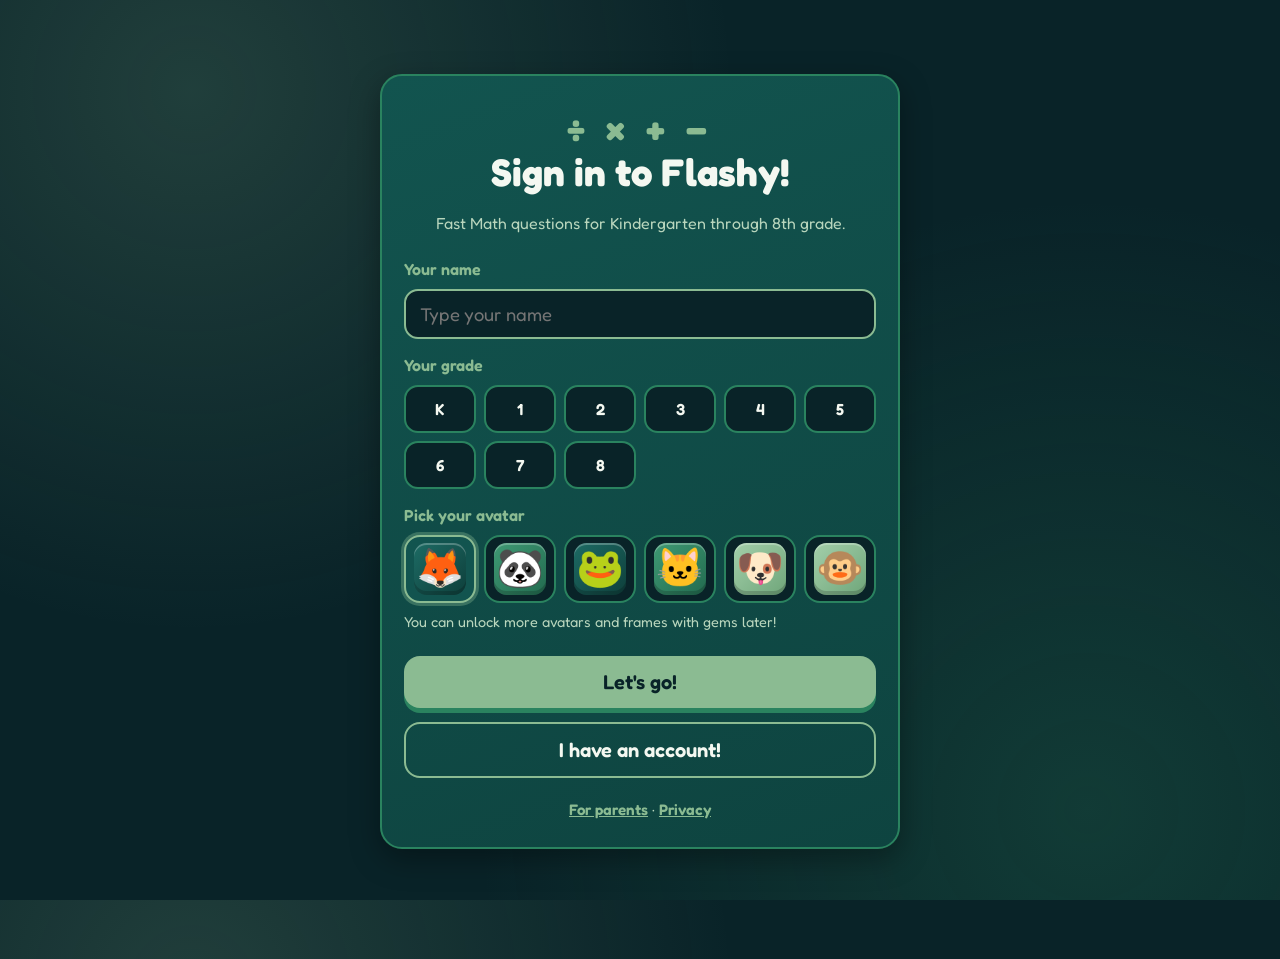
==== index.html @ 9d5993dd "Bug fixes (phone keyboard width, slide-in overflow, realistic WPM), Back to Flashy returns to where " ====
<!doctype html>
<html lang="en">
<head>
  <meta charset="utf-8">
  <meta name="viewport" content="width=device-width, initial-scale=1">
  <title>Flashy</title>
  <meta name="theme-color" content="#12544F">
  <meta name="description" content="Math flash cards for Kindergarten through 8th grade">
  <link rel="manifest" href="manifest.webmanifest">
  <link rel="icon" href="f-192.png" type="image/png">
  <link rel="apple-touch-icon" href="f-192.png">
  <meta name="apple-mobile-web-app-capable" content="yes">
  <meta name="apple-mobile-web-app-title" content="Flashy">
  <link rel="preconnect" href="https://fonts.googleapis.com">
  <link rel="preconnect" href="https://fonts.gstatic.com" crossorigin>
  <link href="https://fonts.googleapis.com/css2?family=Fredoka:wght@400;500;600;700&display=swap" rel="stylesheet">
  <link rel="stylesheet" href="style.css">
  <script>
    // Coming back from the Parents/Privacy pages: skip the loading screen (app.js restores the spot).
    try { if (sessionStorage.getItem('flashy-return')) document.documentElement.classList.add('returning'); } catch (e) { /* storage blocked */ }
  </script>
</head>
<body>

  <!-- Loading screen: slides in, then fades away after about 2 seconds -->
  <div class="splash" id="splash" aria-hidden="true">
    <div class="splash-text">
      <span class="splash-welcome">Welcome to</span>
      <span class="splash-name">Flashy</span>
    </div>
    <span class="splash-spinner"></span>
  </div>

  <!-- Top bar: gems, avatar + name + streak fire (tap to open your profile) -->
  <header id="topbar" class="topbar hidden">
    <div class="brand">Flashy</div>
    <div class="topbar-right">
      <div class="pill gems" title="Gems">
        <svg viewBox="0 0 24 24" class="gem-icon" aria-hidden="true"><path d="M6 3h12l4 6-10 12L2 9z" fill="#7fe3ff"/><path d="M2 9h20L12 21z" fill="#3cb8e0"/><path d="M8 3l4 6 4-6" fill="none" stroke="#fff" stroke-opacity=".6" stroke-width="1.2"/></svg>
        <span id="gem-count">0</span>
      </div>
      <button class="pill player" id="top-profile" aria-label="Your profile: avatar and frame">
        <span id="top-avatar" class="top-avatar"></span>
        <span id="player-name">Student</span>
        <span class="streak" id="streak-wrap" title="Day streak">
          <svg viewBox="0 0 24 32" class="fire" id="fire" aria-hidden="true">
            <path class="fire-outer" d="M12 1C13 8 21 11 21 20a9 9 0 0 1-18 0c0-5 3-7 4-11 1 3 2 4 3 4 0-4 0-8 2-12z"/>
            <path class="fire-inner" d="M12 14c1 3 5 5 5 9a5 5 0 0 1-10 0c0-3 2-4 3-6 0 1 1 2 2 2 0-2-1-3 0-5z"/>
          </svg>
          <span id="streak-count">0</span>
        </span>
      </button>
    </div>
  </header>

  <main id="app">

    <!-- LOGIN -->
    <section id="screen-login" class="screen">
      <div class="editing-label hidden" id="editing-label">
        Currently editing <span class="editing-avatar" id="editing-avatar"></span><span class="editing-name" id="editing-name"></span>
      </div>
      <div class="card login-card">
        <div class="logo-big">÷ × + −</div>
        <h1>Sign in to Flashy!</h1>
        <p class="sub">Fast Math questions for Kindergarten through 8th grade.</p>
        <form id="login-form" autocomplete="off">
          <label for="name-input">Your name</label>
          <input id="name-input" maxlength="16" placeholder="Type your name" required>
          <p class="name-taken hidden" id="name-taken">That name is taken. Please pick a different name.</p>
          <label>Your grade</label>
          <div class="grade-grid" id="login-grades"></div>
          <p class="name-taken hidden" id="grade-missing">Please pick your grade!</p>
          <label>Pick your avatar</label>
          <div class="avatar-pick" id="login-avatars"></div>
          <p class="hint">You can unlock more avatars and frames with gems later!</p>
          <button type="submit" class="btn primary big" id="login-submit">Let's go!</button>
          <button type="button" class="btn ghost big" id="have-account">I have an account!</button>
        </form>
        <div id="accounts-view" class="accounts-view hidden">
          <h2>Pick your account</h2>
          <div class="account-list" id="account-list"></div>
          <button type="button" class="btn ghost big" id="new-account">Make a new account</button>
          <button type="button" class="btn ghost" id="restore-login">Restore from a backup file</button>
        </div>
        <p class="footer-links"><a href="parents.html">For parents</a> · <a href="privacy.html">Privacy</a></p>
      </div>
    </section>

    <!-- READY? -->
    <section id="screen-ready" class="screen hidden">
      <div class="card center-card">
        <h1 class="ready-title">Are you ready to start the course?</h1>
        <div class="seg mode-seg" id="mode-seg">
          <button type="button" data-mode="type" class="active">Type the answer</button>
          <button type="button" data-mode="choice">Multiple choice</button>
        </div>
        <p class="sub" id="ready-details"></p>
        <div class="btn-row">
          <button class="btn primary big" id="ready-yes">Yes!</button>
          <button class="btn ghost big" id="ready-no">No, go back!</button>
        </div>
      </div>
    </section>

    <!-- COUNTDOWN -->
    <section id="screen-countdown" class="screen hidden">
      <div class="countdown" id="countdown-num">3</div>
    </section>

    <!-- QUIZ -->
    <section id="screen-quiz" class="screen hidden">
      <div class="quiz-wrap">
        <div class="quiz-head">
          <button class="btn ghost small" id="quit-btn">✕ Quit</button>
          <div class="progress"><div class="progress-fill" id="progress-fill"></div></div>
          <div class="q-count" id="q-count">1 / 25</div>
          <button class="icon-btn" id="quiz-sound" aria-label="Turn sound off"></button>
        </div>
        <div class="timer" id="timer">
          <div class="timer-track"><div class="timer-fill" id="timer-fill"></div></div>
          <span class="timer-num" id="timer-num">10</span>
        </div>
        <div class="flashcard" id="flashcard">
          <span class="review-tag hidden" id="review-tag">Review question</span>
          <div class="question" id="question">7 × 8</div>
          <div class="equals" id="ask">= ?</div>
        </div>
        <div class="combo-pop hidden" id="combo-pop"></div>
        <form class="answer-row" id="answer-form" autocomplete="off">
          <input id="answer-input" class="answer-input" inputmode="none" maxlength="10" placeholder="?" aria-label="Your answer">
          <button type="submit" class="btn primary big" id="check-btn">Check</button>
        </form>
        <div class="choices hidden" id="choices"></div>
        <div class="feedback" id="feedback">&nbsp;</div>
        <div class="keypad" id="keypad"></div>
        <div class="score-line" id="score-line">Correct: <strong>0</strong></div>
      </div>
      <div class="retry-intro hidden" id="retry-intro">
        <div class="retry-card">
          <div class="retry-title">Second chance!</div>
          <div class="retry-sub" id="retry-sub"></div>
          <small>These won't change your score.</small>
        </div>
      </div>
    </section>

    <!-- RESULTS -->
    <section id="screen-results" class="screen hidden">
      <div class="card center-card results-card">
        <h1 id="result-title">Great job!</h1>
        <p class="result-score"><span id="result-score">0</span> / <span id="result-total">25</span> correct</p>
        <div class="result-stats">
          <div class="rstat"><b id="r-acc">0%</b><span>Accuracy</span></div>
          <div class="rstat"><b id="r-avg">0s</b><span>Avg. per question</span></div>
          <div class="rstat"><b id="r-combo">0</b><span>Best in a row</span></div>
        </div>
        <p class="sub" id="r-retry"></p>
        <p class="gems-line" id="result-gems"></p>
        <div id="r-badges"></div>
        <h3>Time on each question</h3>
        <div class="time-chips" id="r-times"></div>
        <div id="r-missed-wrap">
          <h3>Keep practicing these</h3>
          <div class="missed-list" id="r-missed"></div>
        </div>
        <div class="btn-row">
          <button class="btn primary big" id="again-btn">Play again</button>
          <button class="btn ghost big" id="lobby-btn">Back to lobby</button>
        </div>
      </div>
    </section>

    <!-- TYPING TEST -->
    <section id="screen-typing" class="screen hidden">
      <div class="quiz-wrap">
        <div class="quiz-head">
          <button class="btn ghost small" id="typing-quit">✕ Quit</button>
          <div class="progress"><div class="progress-fill" id="typing-progress"></div></div>
          <div class="q-count typing-count" id="typing-count">Sentence 1 / 10</div>
        </div>
        <div class="typing-card" id="typing-card">
          <div class="typing-text" id="typing-text"></div>
          <input id="typing-input" class="typing-input" autocomplete="off" autocapitalize="off" autocorrect="off" spellcheck="false" aria-label="Type the sentence">
        </div>
        <p class="typing-hint" id="typing-hint">Tap here and start typing!</p>
        <p class="finger-hint" id="finger-hint"></p>
        <div class="kb" id="kb" aria-hidden="true"></div>
      </div>
      <div class="retry-intro hidden" id="typing-cut">
        <div class="retry-card">
          <div class="retry-title" id="typing-cut-title">Nice typing!</div>
          <div class="retry-sub" id="typing-cut-sub">Sentence 2 of 10</div>
        </div>
      </div>
    </section>

    <!-- TYPING DONE: tests, lessons and the placement test -->
    <section id="screen-typedone" class="screen hidden">
      <div class="card center-card">
        <h1 id="type-title">Great typing!</h1>
        <div class="type-stats">
          <div class="type-acc-box">
            <b id="type-acc">100%</b>
            <span>Accuracy</span>
          </div>
          <div class="type-acc-box">
            <b id="type-wpm">0</b>
            <span>Words per minute</span>
          </div>
        </div>
        <p class="type-note hidden" id="type-note"></p>
        <p class="gems-line" id="type-gems"></p>
        <div class="btn-row">
          <button class="btn primary big" id="type-again">Play again</button>
          <button class="btn ghost big" id="type-lobby">Back to lobby</button>
        </div>
      </div>
    </section>

    <!-- TYPING LESSONS -->
    <section id="screen-lessons" class="screen hidden">
      <div class="lessons-wrap">
        <div class="lessons-head">
          <button class="btn ghost small" id="lessons-back">‹ Back</button>
          <h2>Typing lessons</h2>
        </div>
        <p class="sub">Learn one or two new keys at a time. Get 90% accuracy to unlock the next lesson.</p>
        <button type="button" class="placement-card" id="placement-card">
          <span class="placement-ico" aria-hidden="true">🎯</span>
          <span><strong>Placement test</strong><small id="placement-sub"></small></span>
        </button>
        <div class="lesson-list" id="lesson-list"></div>
      </div>
    </section>

    <!-- LOBBY -->
    <section id="screen-lobby" class="screen hidden">

      <div class="tab-panel" id="tab-play">
        <h2>Pick your math</h2>
        <div class="op-grid" id="op-grid"></div>
        <button class="btn primary big wide" id="start-course">Start course</button>

        <h2 class="section-gap">Typing</h2>
        <button type="button" class="lesson-cta" id="lesson-cta">
          <span class="lesson-cta-ico" aria-hidden="true">⌨️</span>
          <span class="lesson-cta-text"><strong>Typing lessons</strong><small id="lesson-cta-sub"></small></span>
          <span class="lesson-go">Go</span>
        </button>
        <h3>Typing test</h3>
        <div class="op-grid" id="typing-grid"></div>
        <button class="btn primary big wide" id="start-typing">Start typing test</button>
      </div>

      <div class="tab-panel hidden" id="tab-rewards">
        <h2>Daily login rewards</h2>
        <p class="sub" id="rewards-sub"></p>
        <div class="path-wrap">
          <button class="path-arrow left" id="path-left" aria-label="Scroll left">‹</button>
          <div class="chest-path" id="chest-track"></div>
          <button class="path-arrow right" id="path-right" aria-label="Scroll right">›</button>
        </div>
        <div class="freeze-card">
          <span class="freeze-ico" aria-hidden="true">❄️</span>
          <span class="freeze-info">
            <strong>Streak freeze</strong>
            <small>Keeps your streak safe if you miss a day. <span id="freeze-count"></span></small>
          </span>
          <button class="btn primary small" id="buy-freeze"></button>
        </div>
      </div>

      <div class="tab-panel hidden" id="tab-stats">
        <h2>My progress</h2>
        <div class="stat-grid" id="stat-grid"></div>
        <h3>Badges <small class="muted" id="badge-count"></small></h3>
        <div class="badge-grid" id="badge-grid"></div>
        <h3>For parents</h3>
        <div class="parent" id="parent-view"></div>
        <h3>Settings</h3>
        <div class="settings">
          <div class="setting-row">
            <span>Sound effects</span>
            <button class="switch" id="sound-switch" role="switch" aria-checked="true" aria-label="Sound effects"><span></span></button>
          </div>
          <div class="setting-row">
            <span>Lobby music</span>
            <button class="switch" id="music-switch" role="switch" aria-checked="true" aria-label="Lobby music"><span></span></button>
          </div>
          <div class="setting-row">
            <span>Easier-to-read font</span>
            <button class="switch" id="font-switch" role="switch" aria-checked="false" aria-label="Easier-to-read font"><span></span></button>
          </div>
          <div class="setting-row">
            <span>Save progress to a file<small class="setting-help">Use it to move progress to another device.</small></span>
            <span class="setting-btns">
              <button class="btn primary small" id="backup-btn">Back up</button>
              <button class="btn ghost small" id="restore-btn">Restore</button>
            </span>
          </div>
          <div class="setting-row">
            <span id="install-note">Install Flashy as an app</span>
            <button class="btn primary small hidden" id="install-btn">Install</button>
          </div>
        </div>
        <button class="btn ghost" id="logout-btn">Log Out</button>
        <p class="footer-links"><a href="parents.html">For parents</a> · <a href="privacy.html">Privacy</a></p>
      </div>

      <nav class="tabbar">
        <button class="tab active" data-tab="play">Play</button>
        <button class="tab" data-tab="rewards">Rewards<i class="badge hidden" id="reward-badge"></i></button>
        <button class="tab" data-tab="stats">Progress<i class="badge hidden" id="progress-badge"></i></button>
      </nav>
    </section>
  </main>

  <!-- Banner: welcome back, badges, streak freeze -->
  <div class="welcome hidden" id="welcome" role="status">
    <span class="banner-icon" id="banner-icon" aria-hidden="true">👋</span>
    <span id="welcome-text">Welcome back!</span>
  </div>

  <!-- Bottom notification -->
  <div class="toast hidden" id="toast">
    <span>🎁 You have a daily chest to claim!</span>
    <button class="btn primary small" id="toast-claim">Open</button>
    <button class="toast-x" id="toast-close" aria-label="Dismiss">✕</button>
  </div>

  <!-- Profile: avatars and frames -->
  <div class="modal hidden" id="profile-modal">
    <div class="modal-card profile-card" role="dialog" aria-label="Your profile">
      <button class="modal-x" id="profile-close" aria-label="Close">✕</button>
      <div class="profile-top">
        <span class="pv-avatar" id="pv-avatar"></span>
        <div class="pv-info">
          <h2 id="pv-name">Name</h2>
          <p class="sub" id="pv-sub"></p>
          <span class="pill gems small-pill">
            <svg viewBox="0 0 24 24" class="gem-icon" aria-hidden="true"><path d="M6 3h12l4 6-10 12L2 9z" fill="#7fe3ff"/><path d="M2 9h20L12 21z" fill="#3cb8e0"/></svg>
            <span id="pv-gems">0</span>
          </span>
        </div>
      </div>
      <div class="pv-action-row">
        <strong id="pv-item-name"></strong>
        <button class="btn primary" id="pv-action">Use it</button>
      </div>
      <div class="seg" id="profile-seg">
        <button type="button" data-kind="avatar" class="active">Avatars</button>
        <button type="button" data-kind="frame">Frames</button>
        <button type="button" data-kind="name">Name colors</button>
      </div>
      <div class="item-grid" id="item-grid"></div>
    </div>
  </div>

  <!-- Quit a course or typing test? -->
  <div class="modal hidden" id="quit-modal">
    <div class="modal-card quit-card" role="dialog" aria-label="Quit">
      <h2 id="quit-title">Are you sure you want to quit?</h2>
      <p class="sub" id="quit-sub">Your progress won't be saved.</p>
      <div class="streak-choices">
        <button class="btn primary big" id="quit-no">No, I accidentally clicked this!</button>
        <button class="btn ghost big danger-btn" id="quit-yes">Yes, I'm sure</button>
      </div>
    </div>
  </div>

  <!-- Lost streak: use streak freezes or restart -->
  <div class="modal hidden" id="streak-modal">
    <div class="modal-card streak-card" role="dialog" aria-label="You lost your streak">
      <svg viewBox="0 0 24 32" class="lost-fire" aria-hidden="true">
        <path d="M12 1C13 8 21 11 21 20a9 9 0 0 1-18 0c0-5 3-7 4-11 1 3 2 4 3 4 0-4 0-8 2-12z" fill="#5b6b6e"/>
        <path d="M12 14c1 3 5 5 5 9a5 5 0 0 1-10 0c0-3 2-4 3-6 0 1 1 2 2 2 0-2-1-3 0-5z" fill="#8a9a9c"/>
      </svg>
      <h2>You lost your streak!</h2>
      <p class="sub" id="sb-text"></p>
      <div class="streak-choices">
        <button class="btn primary big" id="sb-freeze">Use a streak freeze</button>
        <button class="btn ghost big" id="sb-restart">Restart my streak</button>
      </div>
    </div>
  </div>

  <!-- Chest opening modal -->
  <div class="modal hidden" id="chest-modal">
    <div class="modal-card">
      <div class="chest-stage" id="chest-stage">
        <div class="rays"></div>
        <div class="chest-big" id="chest-big"></div>
        <div class="burst" id="burst"></div>
      </div>
      <h2 id="chest-title">Daily chest!</h2>
      <p class="chest-hint" id="chest-hint">Tap the chest to open it!</p>
      <p class="chest-reward" id="chest-reward"></p>
      <button class="btn primary big" id="chest-ok">Awesome!</button>
    </div>
  </div>

  <input type="file" id="restore-file" accept=".json,application/json" hidden>

  <script src="app.js"></script>
</body>
</html>
---- style.css ----
:root {
  --sage: #8BBB92;
  --green: #2A835F;
  --teal: #12544F;
  --night: #092328;
  --cream: #f4f8f1;
  --text: #f4f8f1;
  --muted: #b9d6bd;
  --card: #12544F;
  --card-2: #0e4440;
  --good: #5fd38a;
  --bad: #ff6b6b;
  --gold: #ffd166;
  --radius: 22px;
  --shadow: 0 10px 30px rgba(0, 0, 0, .35);
  --spring: cubic-bezier(.34, 1.25, .64, 1);
}

* { box-sizing: border-box; }

html, body { margin: 0; height: 100%; }

body {
  font-family: "Fredoka", system-ui, sans-serif;
  color: var(--text);
  background:
    radial-gradient(circle at 15% 10%, rgba(139, 187, 146, .18), transparent 40%),
    radial-gradient(circle at 85% 90%, rgba(42, 131, 95, .25), transparent 45%),
    var(--night);
  min-height: 100vh;
  overflow-x: hidden;
}

.hidden { display: none !important; }

/* No outline, highlight flash or text selection when tapping buttons and cards.
   Keyboard users still get a soft green ring. */
* { -webkit-tap-highlight-color: transparent; }
button, .op-card, .grade-btn, .key, .tab, .item, .chest-node, .avatar-choice, .account-item, .pill {
  -webkit-user-select: none; user-select: none; -webkit-touch-callout: none;
}
button:focus { outline: none; }
button:focus-visible { outline: 3px solid var(--sage); outline-offset: 3px; }

h1, h2, h3 { margin: 0 0 .5em; line-height: 1.15; }
h2 { font-size: 1.6rem; }
h3 { font-size: 1.1rem; color: var(--sage); margin-top: 1.4em; }
.sub { color: var(--muted); margin: 0 0 1.2em; }

/* ---------- Top bar ---------- */
.topbar {
  position: sticky; top: 0; z-index: 20;
  display: flex; align-items: center; justify-content: space-between; gap: 12px;
  padding: 10px 16px;
  background: rgba(9, 35, 40, .9);
  backdrop-filter: blur(8px);
  border-bottom: 2px solid var(--teal);
}
.brand { font-weight: 700; font-size: 1.3rem; color: var(--sage); }
.brand span { color: var(--text); }
.topbar-right { display: flex; gap: 8px; align-items: center; }
.pill {
  display: flex; align-items: center; gap: 8px;
  background: var(--teal); border: 2px solid var(--green);
  padding: 5px 12px; border-radius: 999px; font-weight: 600;
}
.gem-icon { width: 20px; height: 20px; }
.player #player-name { max-width: 110px; overflow: hidden; text-overflow: ellipsis; white-space: nowrap; }
.streak { display: flex; align-items: center; gap: 3px; }
.fire { width: 20px; height: 26px; filter: drop-shadow(0 0 6px var(--fire-glow, #ff8c1a)); animation: flicker 1.4s ease-in-out infinite; transform-origin: bottom center; }
.fire-outer { fill: var(--fire-outer, #ff7a1a); }
.fire-inner { fill: var(--fire-inner, #ffd23f); }
@keyframes flicker { 0%,100% { transform: scale(1) rotate(-2deg); } 50% { transform: scale(1.08, 1.12) rotate(2deg); } }

/* ---------- Layout ---------- */
#app { max-width: 820px; margin: 0 auto; padding: 20px 16px 110px; }
.screen { animation: fadeIn .32s var(--spring); overflow-x: clip; } /* slide-in animations never make the page scroll sideways */
@keyframes fadeIn { from { opacity: 0; transform: translateY(12px) scale(.98); } to { opacity: 1; transform: none; } }

.card {
  background: linear-gradient(160deg, var(--teal), var(--card-2));
  border: 2px solid var(--green);
  border-radius: var(--radius);
  padding: 28px 22px;
  box-shadow: var(--shadow);
}
.center-card { text-align: center; max-width: 560px; margin: 8vh auto 0; }

/* ---------- Buttons ---------- */
.btn {
  font: inherit; font-weight: 600; cursor: pointer;
  border: none; border-radius: 16px;
  padding: 10px 18px; color: var(--night);
  transition: transform .1s, box-shadow .1s, background .2s;
}
.btn:active { transform: translateY(3px); }
.btn.primary { background: var(--sage); box-shadow: 0 5px 0 var(--green); }
.btn.primary:hover { background: #9fceA6; }
.btn.primary:active { box-shadow: 0 2px 0 var(--green); }
.btn.ghost { background: transparent; color: var(--text); border: 2px solid var(--sage); }
.btn.ghost:hover { background: rgba(139, 187, 146, .15); }
.btn.big { font-size: 1.25rem; padding: 14px 28px; }
.btn.small { font-size: .9rem; padding: 6px 12px; }
.btn.wide { width: 100%; margin-top: 24px; }
.btn-row { display: flex; gap: 14px; justify-content: center; flex-wrap: wrap; margin-top: 10px; }

/* ---------- Login ---------- */
.login-card { max-width: 520px; margin: 6vh auto 0; text-align: center; }
.logo-big { font-size: 2.4rem; font-weight: 700; color: var(--sage); letter-spacing: 6px; }
.login-card h1 { font-size: clamp(1.8rem, 7vw, 2.4rem); }
#login-form { display: flex; flex-direction: column; gap: 10px; text-align: left; }
#login-form label { font-weight: 600; color: var(--sage); margin-top: 6px; }
#login-form button[type="submit"] { margin-top: 16px; }
#have-account { margin-top: 4px; }

.accounts-view { display: flex; flex-direction: column; gap: 12px; animation: panel-in .3s var(--spring); }
.account-list { display: flex; flex-direction: column; gap: 10px; text-align: left; }
.account-item {
  display: flex; align-items: center; gap: 14px; width: 100%;
  font: inherit; color: var(--text); cursor: pointer; text-align: left;
  padding: 12px 14px; border-radius: 18px;
  background: var(--night); border: 2px solid var(--green);
  transition: transform .22s var(--spring), background .15s, border-color .15s;
}
.account-item:hover { background: var(--teal); border-color: var(--sage); transform: translateY(-2px); }
.account-item:active { transform: scale(.97); }
.account-info { display: flex; flex-direction: column; min-width: 0; }
.account-info strong { font-size: 1.2rem; overflow: hidden; text-overflow: ellipsis; white-space: nowrap; }
.account-info small { color: var(--muted); }
input {
  font: inherit; font-size: 1.15rem;
  padding: 12px 14px; border-radius: 14px;
  border: 2px solid var(--green); background: var(--night); color: var(--text);
  outline: none;
}
input:focus { border-color: var(--sage); }

.grade-grid { display: grid; grid-template-columns: repeat(auto-fill, minmax(70px, 1fr)); gap: 8px; }
.grade-btn {
  font: inherit; font-weight: 600; cursor: pointer;
  padding: 12px 6px; border-radius: 14px;
  background: var(--night); color: var(--text);
  border: 2px solid var(--green);
  transition: background .15s, transform .1s;
}
.grade-btn:hover { transform: translateY(-2px); }
.grade-btn.selected { background: var(--sage); color: var(--night); border-color: var(--sage); }
.grade-grid.small .grade-btn { padding: 8px 4px; }

/* ---------- Ready + countdown ---------- */
.ready-title { font-size: 2rem; }
#screen-countdown { display: grid; place-items: center; min-height: 70vh; }
.countdown {
  font-size: min(48vw, 18rem); font-weight: 700; color: var(--sage);
  text-shadow: 0 0 40px rgba(139, 187, 146, .6), 0 10px 0 var(--teal);
}
.countdown.pop { animation: pop .9s ease-out; }
@keyframes pop {
  0% { transform: scale(2.2); opacity: 0; }
  30% { transform: scale(1); opacity: 1; }
  80% { transform: scale(.9); opacity: 1; }
  100% { transform: scale(.5); opacity: 0; }
}

/* ---------- Quiz ---------- */
.quiz-wrap { max-width: 620px; margin: 0 auto; }
.quiz-head { display: flex; align-items: center; gap: 12px; margin-bottom: 22px; }
.progress { flex: 1; height: 14px; background: var(--teal); border-radius: 999px; overflow: hidden; }
.progress-fill { height: 100%; width: 0; background: linear-gradient(90deg, var(--green), var(--sage)); transition: width .3s; }
.q-count { font-weight: 600; min-width: 62px; text-align: right; }

.timer { display: flex; align-items: center; gap: 10px; margin-bottom: 16px; }
.timer-track { flex: 1; height: 12px; background: var(--night); border: 2px solid var(--teal); border-radius: 999px; overflow: hidden; }
.timer-fill { height: 100%; width: 100%; background: var(--gold); border-radius: 999px; transition: background .3s; }
.timer-num {
  width: 44px; height: 44px; display: grid; place-items: center; flex: none;
  border-radius: 50%; background: var(--teal); border: 3px solid var(--gold);
  font-size: 1.3rem; font-weight: 700;
}
.timer.hurry .timer-fill { background: var(--bad); }
.timer.hurry .timer-num { border-color: var(--bad); color: var(--bad); animation: tick-pulse 1s var(--spring) infinite; }
@keyframes tick-pulse { 0% { transform: scale(1.25); } 40%, 100% { transform: scale(1); } }

.flashcard {
  background: var(--cream); color: var(--night);
  border-radius: 28px; padding: 46px 20px 36px;
  text-align: center; box-shadow: 0 10px 0 var(--green), var(--shadow);
  border: 4px solid var(--sage);
}
.flashcard.flip { animation: flip .35s ease; }
@keyframes flip { 0% { transform: rotateX(80deg); opacity: .2; } 100% { transform: none; opacity: 1; } }
.flashcard.right { border-color: var(--good); box-shadow: 0 10px 0 #2f9a59, var(--shadow); }
.flashcard.wrong { border-color: var(--bad); box-shadow: 0 10px 0 #b94141, var(--shadow); animation: shake .35s; }
@keyframes shake { 25% { transform: translateX(-10px); } 75% { transform: translateX(10px); } }
.question { font-size: clamp(2.6rem, 11vw, 5rem); font-weight: 700; }
.equals { font-size: 1.6rem; color: var(--green); font-weight: 600; }

.answer-row { display: flex; gap: 12px; margin-top: 30px; }
.answer-input {
  flex: 1; min-width: 0;
  font-size: 2.2rem; font-weight: 700; text-align: center;
  padding: 10px 14px; border-radius: 18px; border-width: 3px;
  transition: border-color .2s, background .2s, transform .4s var(--spring);
}
.answer-input:focus { transform: scale(1.02); }
.answer-input.right { border-color: var(--good); background: rgba(95, 211, 138, .15); }
.answer-input.wrong { border-color: var(--bad); background: rgba(255, 107, 107, .15); }
.answer-input.nudge { animation: shake .35s; }
.answer-input:disabled { color: var(--text); opacity: 1; }

.feedback {
  text-align: center; font-size: 1.3rem; font-weight: 700; min-height: 1.6em; margin-top: 12px;
  opacity: 0; transform: scale(.6);
}
.feedback.show { animation: pop-in .45s var(--spring) forwards; }
.feedback.good { color: var(--good); }
.feedback.bad { color: var(--bad); }

.keypad { display: grid; grid-template-columns: repeat(3, 1fr); gap: 10px; margin-top: 10px; }
.key {
  font: inherit; font-size: 1.6rem; font-weight: 700; cursor: pointer;
  padding: 12px 0; border-radius: 16px;
  background: var(--teal); color: var(--text);
  border: 2px solid var(--green); box-shadow: 0 5px 0 var(--night);
}
.key:hover { background: var(--green); }
.key.fn { font-size: 1.2rem; color: var(--sage); }
.score-line { text-align: center; margin-top: 22px; color: var(--muted); font-size: 1.1rem; }

/* ---------- Results ---------- */
.stars { font-size: 3.2rem; letter-spacing: 6px; }
.result-score { font-size: 2rem; font-weight: 700; margin: 0 0 .4em; }

/* ---------- Lobby ---------- */
.op-grid { display: grid; grid-template-columns: repeat(auto-fill, minmax(140px, 1fr)); gap: 12px; }
.op-card {
  font: inherit; cursor: pointer; text-align: center;
  padding: 18px 10px; border-radius: 20px;
  background: var(--teal); color: var(--text);
  border: 3px solid var(--green);
  transition: transform .12s, background .15s;
}
.op-card:hover { transform: translateY(-3px); }
.op-card .sym { display: block; font-size: 2.6rem; font-weight: 700; color: var(--sage); line-height: 1; }
.op-card .lbl { font-weight: 600; }
.op-card.selected { background: var(--sage); color: var(--night); border-color: var(--sage); }
.op-card.selected .sym { color: var(--night); }

.tabbar {
  position: fixed; bottom: 0; left: 0; right: 0; z-index: 15;
  display: flex; justify-content: center; gap: 4px;
  background: var(--teal); border-top: 3px solid var(--green);
  padding: 6px 8px calc(6px + env(safe-area-inset-bottom));
}
.tab {
  position: relative; flex: 1; max-width: 200px;
  font: inherit; font-weight: 600; cursor: pointer;
  background: transparent; color: var(--muted); border: none; border-radius: 14px;
  padding: 6px 4px; display: flex; flex-direction: column; align-items: center; gap: 2px;
}
.tab { font-size: 1.1rem; padding: 12px 4px; transition: background .2s, color .2s, transform .22s var(--spring); }
.tab.active { background: var(--night); color: var(--sage); transform: translateY(-3px); }
.badge { position: absolute; top: 6px; right: 14px; width: 12px; height: 12px; border-radius: 50%; background: var(--bad); border: 2px solid var(--teal); }

/* ---------- Chests ---------- */
/* Chest path: one row that scrolls to the right */
.path-wrap { position: relative; }
.chest-path {
  display: flex; align-items: flex-end;
  position: relative;
  overflow-x: auto; scroll-snap-type: x proximity;
  scrollbar-width: none;
  padding: 46px 40px 14px;
  background: linear-gradient(180deg, rgba(18, 84, 79, .5), rgba(18, 84, 79, .2));
  border: 2px solid var(--teal); border-radius: 24px;
}
.chest-path::-webkit-scrollbar { display: none; }
.chest-node {
  flex: 0 0 104px; position: relative; scroll-snap-align: center;
  display: flex; flex-direction: column; align-items: center; gap: 4px;
  font: inherit; color: var(--text); background: none; border: none; padding: 0;
}
/* road between chests */
.chest-node::before {
  content: ""; position: absolute; z-index: 0;
  bottom: 40px; left: -50%; width: 100%; height: 10px;
  background: var(--night); border-radius: 999px;
}
.chest-node:first-child::before { display: none; }
.chest-node.reached::before { background: var(--sage); box-shadow: 0 3px 0 var(--green); }
.node-chest { position: relative; z-index: 1; display: block; width: 76px; height: 70px; }
.node-chest svg { width: 100%; height: 100%; display: block; overflow: visible; }
.chest-node.big { flex-basis: 124px; }
.chest-node.big .node-chest { width: 100px; height: 92px; }
.chest-node .day {
  position: relative; z-index: 1; font-size: .85rem; font-weight: 600; color: var(--muted);
  background: var(--night); padding: 2px 10px; border-radius: 999px;
}
.chest-node.claimed .node-chest { opacity: .7; }
.chest-node.claimed .day { color: var(--good); }
.chest-node.missed .node-chest { filter: grayscale(1) brightness(.6); opacity: .6; }
.chest-node.locked .node-chest { filter: saturate(.5) brightness(.75); }
.chest-node.ready { cursor: pointer; }
.chest-node.ready .node-chest { animation: ready-hop 1.3s var(--spring) infinite; filter: drop-shadow(0 0 14px rgba(255, 209, 102, .8)); }
.chest-node.ready .day { background: var(--gold); color: var(--night); }
.open-bubble {
  position: absolute; z-index: 2; top: -36px;
  background: var(--cream); color: var(--green); font-weight: 700;
  padding: 3px 12px; border-radius: 12px; border: 2px solid var(--sage);
  animation: bubble-bob 1.3s ease-in-out infinite;
}
.open-bubble::after {
  content: ""; position: absolute; left: 50%; bottom: -8px; transform: translateX(-50%);
  border: 6px solid transparent; border-top-color: var(--cream);
}
@keyframes ready-hop {
  0%, 60%, 100% { transform: translateY(0) scale(1); }
  20% { transform: translateY(-10px) scale(1.05, .95); }
  35% { transform: translateY(0) scale(1.08, .9); }
  45% { transform: translateY(-3px) scale(.97, 1.03); }
}
@keyframes bubble-bob { 50% { transform: translateY(-5px); } }
.path-arrow {
  position: absolute; z-index: 3; top: 50%; transform: translateY(-50%);
  width: 36px; height: 36px; border-radius: 50%;
  font: inherit; font-size: 1.5rem; font-weight: 700; line-height: 1; cursor: pointer;
  background: var(--sage); color: var(--night); border: none; box-shadow: 0 4px 0 var(--green);
}
.path-arrow.left { left: -6px; }
.path-arrow.right { right: -6px; }

/* Chest lid swings open */
.chest .chest-lid { transform-box: fill-box; transform-origin: 0% 100%; transition: transform .55s var(--spring); }
.chest.open .chest-lid { transform: translate(-6px, -16px) rotate(-32deg); }
.chest .chest-inside { opacity: 0; transition: opacity .2s; }
.chest.open .chest-inside { opacity: 1; }



/* ---------- Stats ---------- */
.stat-grid { display: grid; grid-template-columns: repeat(auto-fill, minmax(150px, 1fr)); gap: 12px; margin-bottom: 24px; }
.stat { background: var(--teal); border: 2px solid var(--green); border-radius: 18px; padding: 16px; }
.stat .num { font-size: 1.9rem; font-weight: 700; color: var(--sage); }
.stat .lbl { color: var(--muted); font-size: .9rem; }

/* ---------- Welcome back ---------- */
.welcome {
  position: fixed; z-index: 35; top: 74px; left: 50%; transform: translateX(-50%);
  display: flex; align-items: center; gap: 12px;
  width: max-content; max-width: calc(100% - 32px);
  padding: 14px 22px; border-radius: 20px;
  background: var(--sage); color: var(--night);
  font-size: 1.35rem; font-weight: 700;
  box-shadow: 0 6px 0 var(--green), var(--shadow);
  animation: welcome-in .4s var(--spring);
}
.welcome #welcome-text { overflow: hidden; text-overflow: ellipsis; white-space: nowrap; }
.welcome.leaving { animation: welcome-out .3s ease-in forwards; }
.banner-icon { font-size: 1.8rem; display: inline-block; transform-origin: 70% 80%; }
.banner-icon.waving { animation: wave 1.2s ease-in-out 2; }
@keyframes wave {
  0%, 60%, 100% { transform: rotate(0); }
  10%, 30% { transform: rotate(18deg); }
  20%, 40% { transform: rotate(-10deg); }
}
@keyframes welcome-in { from { opacity: 0; transform: translate(-50%, -30px) scale(.9); } to { opacity: 1; transform: translate(-50%, 0); } }
@keyframes welcome-out { to { opacity: 0; transform: translate(-50%, -30px) scale(.9); } }

/* ---------- Toast ---------- */
.toast {
  position: fixed; left: 50%; bottom: 90px; transform: translateX(-50%);
  z-index: 30; width: calc(100% - 32px); max-width: 480px;
  display: flex; align-items: center; gap: 10px;
  background: var(--green); color: var(--cream); font-weight: 600;
  padding: 12px 14px; border-radius: 18px; border: 3px solid var(--sage);
  box-shadow: var(--shadow);
  animation: slideUp .45s cubic-bezier(.2, 1.4, .4, 1);
}
.toast span { flex: 1; }
.toast-x { background: none; border: none; font-size: 1.1rem; cursor: pointer; color: var(--cream); }
@keyframes slideUp { from { transform: translate(-50%, 140%); } to { transform: translate(-50%, 0); } }

/* ---------- Modal ---------- */
.modal {
  position: fixed; inset: 0; z-index: 40;
  display: grid; place-items: center; padding: 16px;
  background: rgba(9, 35, 40, .8); backdrop-filter: blur(4px);
}
.modal-card {
  background: linear-gradient(160deg, var(--teal), var(--card-2));
  border: 3px solid var(--gold); border-radius: 26px;
  padding: 28px 24px; text-align: center; max-width: 380px; width: 100%;
  box-shadow: var(--shadow); animation: pop-in .4s cubic-bezier(.2, 1.4, .4, 1);
}
@keyframes pop-in { from { transform: scale(.6); opacity: 0; } to { transform: none; opacity: 1; } }
.modal-card { overflow: hidden; }
.chest-stage { position: relative; height: 210px; display: grid; place-items: center; cursor: pointer; }
.chest-big { position: relative; z-index: 1; width: 170px; height: 156px; }
.chest-stage.big .chest-big { width: 200px; height: 184px; }
.chest-big svg { width: 100%; height: 100%; overflow: visible; }
.chest-stage.idle .chest-big { animation: idle-bob 1.4s ease-in-out infinite; }
.chest-stage.shaking .chest-big { animation: wobble 1.2s ease-in-out forwards; }
.chest-stage.opened .chest-big { animation: pop-open .7s var(--spring); }
.chest-stage:not(.idle) { cursor: default; }
@keyframes idle-bob {
  0%, 100% { transform: translateY(0) rotate(0); }
  50% { transform: translateY(-8px) rotate(-2deg); }
}
@keyframes wobble {
  0% { transform: rotate(0); }
  10% { transform: rotate(-5deg); }
  20% { transform: rotate(5deg); }
  30% { transform: rotate(-8deg) scale(1.03); }
  40% { transform: rotate(8deg) scale(1.03); }
  50% { transform: rotate(-11deg) scale(1.06); }
  60% { transform: rotate(11deg) scale(1.06); }
  70% { transform: rotate(-14deg) scale(1.08); }
  80% { transform: rotate(14deg) scale(1.08); }
  90% { transform: rotate(0) scale(1.15, .82); }
  100% { transform: rotate(0) scale(1.2, .78); }
}
@keyframes pop-open {
  0% { transform: scale(1.2, .78); }
  40% { transform: scale(.88, 1.18) translateY(-18px); }
  70% { transform: scale(1.06, .95); }
  100% { transform: none; }
}

/* spinning light rays behind the chest */
.rays {
  position: absolute; width: 320px; height: 320px; border-radius: 50%;
  background: repeating-conic-gradient(rgba(255, 209, 102, .45) 0 10deg, transparent 10deg 30deg);
  -webkit-mask: radial-gradient(circle, #000 20%, transparent 70%);
  mask: radial-gradient(circle, #000 20%, transparent 70%);
  opacity: 0; transform: scale(.3);
  transition: opacity .4s, transform .7s var(--spring);
}
.chest-stage.opened .rays { opacity: 1; transform: scale(1); animation: spin 8s linear infinite; }
@keyframes spin { to { rotate: 360deg; } }

.burst { position: absolute; z-index: 2; left: 50%; top: 45%; pointer-events: none; }
.particle {
  position: absolute; left: -8px; top: -8px; width: 16px; height: 16px;
  animation: fly 1.1s cubic-bezier(.15, .8, .3, 1) both;
}
.particle.gem { background: linear-gradient(135deg, #d6f8ff, #3cb8e0); clip-path: polygon(50% 0, 100% 40%, 50% 100%, 0 40%); width: 20px; height: 20px; }
.particle.confetti { width: 10px; height: 14px; border-radius: 3px; }
@keyframes fly {
  0% { transform: translate(0, 0) scale(.2) rotate(0); opacity: 1; }
  75% { opacity: 1; }
  100% { transform: translate(var(--dx), var(--dy)) scale(1) rotate(var(--r)); opacity: 0; }
}

.chest-hint { color: var(--sage); font-weight: 600; margin: 0; animation: bubble-bob 1.2s ease-in-out infinite; }
.chest-reward { font-size: 2.2rem; font-weight: 700; color: var(--gold); min-height: 1.3em; margin: .2em 0 .6em; }

/* ---------- Bouncy, springy interactions ---------- */
.btn, .op-card, .grade-btn, .key, .chest-slot {
  transition: transform .22s var(--spring), background .15s, box-shadow .15s, border-color .15s, color .15s;
}
.btn:hover, .op-card:hover, .grade-btn:hover, .key:hover { transform: translateY(-2px) scale(1.02); }
.btn:active, .op-card:active, .grade-btn:active, .key:active, .tab:active {
  transform: scale(.95); transition-duration: .06s;
}
.op-card.selected, .grade-btn.selected { animation: select-pop .28s var(--spring); }
.bounce { animation: bounce .3s var(--spring) !important; }
@keyframes bounce {
  0% { transform: scale(1); }
  35% { transform: scale(.93); }
  70% { transform: scale(1.03); }
  100% { transform: scale(1); }
}
@keyframes select-pop {
  0% { transform: scale(.95); }
  60% { transform: scale(1.03); }
  100% { transform: scale(1); }
}
.panel-in { animation: panel-in .3s var(--spring); }
@keyframes panel-in {
  from { opacity: 0; transform: translateY(12px) scale(.99); }
  to { opacity: 1; transform: none; }
}

@media (prefers-reduced-motion: reduce) {
  *, *::before, *::after { animation-duration: .01ms !important; transition-duration: .01ms !important; }
}

@media (max-width: 520px) {
  .brand { font-size: 1.05rem; }
  .pill { padding: 4px 9px; gap: 5px; font-size: .9rem; }
  .player #player-name { max-width: 70px; }
  .ready-title { font-size: 1.6rem; }
}

/* ================= Avatars & frames ================= */
/* Square avatar tiles; the face fills the tile. Frames are a border of the same
   rounded square whose colors flow around the edge (an animated gradient angle). */
@property --a { syntax: '<angle>'; inherits: false; initial-value: 0deg; }
@keyframes flow { to { --a: 360deg; } }
.av {
  --size: 40px;
  position: relative; isolation: isolate; flex: none;
  display: inline-grid; place-items: center;
  width: var(--size); height: var(--size); border-radius: 26%;
  padding: calc(var(--size) * .08);
}
.av::before { content: ""; position: absolute; inset: 0; z-index: -1; border-radius: 26%; background: transparent; }
.av-face {
  width: 100%; height: 100%; border-radius: 20%; overflow: hidden;
  display: grid; place-items: center;
  font-size: calc(var(--size) * .74); line-height: 1;
  box-shadow: inset 0 -4px 0 rgba(0, 0, 0, .18), inset 0 2px 0 rgba(255, 255, 255, .25);
}
.av-face .face-svg { width: 84%; height: 84%; }
.frame-none { padding: 0; }
.frame-none .av-face { border-radius: 24%; }
.frame-classic::before { background: var(--sage); }
.frame-gold::before { background: conic-gradient(from var(--a), #fff3b0, #ffd23f, #c98a00, #ffe680, #ffd23f, #fff3b0); animation: flow 6s linear infinite; }
.frame-gold { box-shadow: 0 0 10px rgba(255, 210, 63, .5); }
.frame-ice::before { background: conic-gradient(from var(--a), #e0fbff, #7fd3ff, #fff, #3cb8e0, #bff4ff, #e0fbff); animation: flow 5s linear infinite; }
.frame-ice { animation: ice-glow 2.4s ease-in-out infinite; }
.frame-fire::before { background: conic-gradient(from var(--a), #ff3d00, #ff9a1a, #ffd23f, #ff5e1a, #ff2a00, #ffb02e, #ff3d00); animation: flow 1.6s linear infinite; }
.frame-fire { animation: fire-glow .5s ease-in-out infinite alternate; }
.frame-neon::before { background: conic-gradient(from var(--a), #ff2bd6, #7a5cff, #00e5ff, #ff2bd6); animation: flow 3s linear infinite; }
.frame-neon { animation: neon-glow 1.6s ease-in-out infinite; }
.frame-rainbow::before { background: conic-gradient(from var(--a), #ff4d4d, #ffb84d, #fff04d, #5dff7a, #4dc3ff, #9b6bff, #ff4dd2, #ff4d4d); animation: flow 2.5s linear infinite; }
.frame-rainbow { box-shadow: 0 0 12px rgba(255, 255, 255, .35); }
.frame-galaxy::before {
  background:
    radial-gradient(circle at 12% 12%, #fff 0 2.5%, transparent 3.5%),
    radial-gradient(circle at 90% 70%, #fff 0 2%, transparent 3%),
    radial-gradient(circle at 88% 10%, #fff 0 1.5%, transparent 2.5%),
    radial-gradient(circle at 8% 86%, #fff 0 1.8%, transparent 2.8%),
    conic-gradient(from var(--a), #1a0b4b, #6d28d9, #ec4899, #3b82f6, #1a0b4b);
  animation: flow 7s linear infinite;
}
.frame-galaxy { animation: galaxy-glow 3s ease-in-out infinite; }
.frame-lightning::before { background: conic-gradient(from var(--a), #fff9c4, #ffe600, #fff, #ffb300, #fff176, #ffe600, #fff9c4); animation: flow 1s linear infinite, zap 1.8s steps(1) infinite; }
.frame-lightning { animation: zap-glow 1.8s steps(1) infinite; }
.frame-candy::before { background: repeating-conic-gradient(from var(--a), #ff7ab6 0 22.5deg, #fff 22.5deg 45deg); animation: flow 4s linear infinite; }
.frame-candy { box-shadow: 0 0 10px rgba(255, 122, 182, .55); }
.frame-ocean::before { background: conic-gradient(from var(--a), #0ea5e9, #22d3ee, #1e40af, #38bdf8, #a5f3fc, #0ea5e9); animation: flow 4s linear infinite; }
.frame-ocean { animation: ocean-glow 2.6s ease-in-out infinite; }
.frame-sunset::before { background: conic-gradient(from var(--a), #ff7e5f, #feb47b, #ff5e99, #7b2ff7, #ff7e5f); animation: flow 3.5s linear infinite; }
.frame-sunset { box-shadow: 0 0 12px rgba(255, 126, 95, .6); }
.frame-toxic::before { background: conic-gradient(from var(--a), #a3ff12, #39ff14, #0b3d0b, #c6ff4d, #39ff14, #a3ff12); animation: flow 2s linear infinite; }
.frame-toxic { animation: toxic-glow 1.2s ease-in-out infinite; }
.frame-lava::before { background: conic-gradient(from var(--a), #2b0000, #ff3d00, #ffb300, #7a0000, #ff5a00, #2b0000); animation: flow 5s linear infinite; }
.frame-lava { animation: fire-glow 1.2s ease-in-out infinite alternate; }
.frame-shadow::before { background: conic-gradient(from var(--a), #000, #3b0764, #111827, #7c3aed, #000); animation: flow 3s linear infinite; }
.frame-shadow { animation: shadow-glow 2.4s ease-in-out infinite; }
.frame-aurora::before { background: conic-gradient(from var(--a), #22d3ee, #a7f3d0, #818cf8, #f0abfc, #34d399, #22d3ee); animation: flow 4s linear infinite; }
.frame-aurora { animation: aurora-glow 3s ease-in-out infinite; }
.frame-diamond::before { background: conic-gradient(from var(--a), #fff, #bae6fd, #e0f2fe, #fff, #93c5fd, #f0f9ff, #fff); animation: flow 2.5s linear infinite, zap 2.4s steps(1) infinite; }
.frame-diamond { animation: diamond-glow 2.4s ease-in-out infinite; }
.frame-legendary::before { background: conic-gradient(from var(--a), #ffd23f, #ff4dd2, #4dc3ff, #5dff7a, #ffd23f); animation: flow 1.2s linear infinite; }
.frame-legendary { animation: legendary-glow 1s ease-in-out infinite alternate; }
@keyframes ocean-glow { 0%, 100% { box-shadow: 0 0 6px rgba(34, 211, 238, .4); } 50% { box-shadow: 0 0 16px rgba(34, 211, 238, .85); } }
@keyframes toxic-glow { 0%, 100% { box-shadow: 0 0 8px rgba(57, 255, 20, .45); } 50% { box-shadow: 0 0 20px rgba(163, 255, 18, .95); } }
@keyframes shadow-glow { 0%, 100% { box-shadow: 0 0 10px rgba(124, 58, 237, .5); } 50% { box-shadow: 0 0 18px rgba(0, 0, 0, .9), 0 0 8px rgba(124, 58, 237, .8); } }
@keyframes aurora-glow { 0%, 100% { box-shadow: 0 0 12px rgba(34, 211, 238, .6); } 50% { box-shadow: 0 0 16px rgba(240, 171, 252, .8); } }
@keyframes diamond-glow { 0%, 100% { box-shadow: 0 0 8px rgba(255, 255, 255, .5); } 50% { box-shadow: 0 0 20px rgba(186, 230, 253, .95); } }
@keyframes legendary-glow { from { box-shadow: 0 0 10px rgba(255, 210, 63, .7); } to { box-shadow: 0 0 24px rgba(255, 77, 210, .9), 0 0 8px #ffd23f; } }
@keyframes ice-glow { 0%, 100% { box-shadow: 0 0 6px rgba(127, 211, 255, .4); } 50% { box-shadow: 0 0 16px rgba(127, 211, 255, .9); } }
@keyframes fire-glow { from { box-shadow: 0 0 8px rgba(255, 94, 26, .6); } to { box-shadow: 0 -3px 18px rgba(255, 154, 26, .95); } }
@keyframes neon-glow { 0%, 100% { box-shadow: 0 0 14px #ff2bd6; } 50% { box-shadow: 0 0 18px #00e5ff; } }
@keyframes galaxy-glow { 0%, 100% { box-shadow: 0 0 10px rgba(109, 40, 217, .6); } 50% { box-shadow: 0 0 18px rgba(236, 72, 153, .8); } }
@keyframes zap { 0%, 100% { filter: none; } 8% { filter: brightness(1.8); } 12% { filter: none; } 16% { filter: brightness(2); } 20% { filter: none; } }
@keyframes zap-glow { 0%, 100% { box-shadow: 0 0 8px rgba(255, 230, 0, .5); } 8%, 16% { box-shadow: 0 0 22px #ffe600; } 12%, 20% { box-shadow: 0 0 8px rgba(255, 230, 0, .5); } }

/* Top bar profile button */
button.pill { font: inherit; color: var(--text); cursor: pointer; }
.pill.player { padding-left: 5px; }
.pill.player:hover { border-color: var(--sage); }
.top-avatar { display: inline-flex; }

/* Sign-up avatar picker */
.avatar-pick { display: grid; grid-template-columns: repeat(6, 1fr); gap: 8px; }
.avatar-choice {
  display: grid; place-items: center; padding: 6px 0; cursor: pointer;
  background: var(--night); border: 2px solid var(--green); border-radius: 16px;
}
.avatar-choice.selected { border-color: var(--sage); background: var(--teal); box-shadow: 0 0 0 3px rgba(139, 187, 146, .35); }
.hint { margin: 0; color: var(--muted); font-size: .9rem; }

/* ================= Profile modal ================= */
.modal-card.profile-card { position: relative; max-width: 560px; max-height: 92vh; overflow-y: auto; scrollbar-width: none; border-color: var(--sage); padding: 22px 18px; }
.modal-card.profile-card::-webkit-scrollbar { display: none; }
.modal-x {
  position: absolute; top: 12px; right: 12px; width: 36px; height: 36px; border-radius: 50%;
  font: inherit; font-size: 1.1rem; cursor: pointer;
  background: var(--night); color: var(--text); border: 2px solid var(--green);
}
.profile-top { display: flex; align-items: center; gap: 18px; text-align: left; margin-bottom: 14px; }
.pv-avatar { display: inline-flex; }
.pv-avatar.unlocked { animation: unlock-pop .6s var(--spring); }
@keyframes unlock-pop { 0% { transform: scale(1); } 35% { transform: scale(1.18) rotate(-6deg); } 70% { transform: scale(.96) rotate(3deg); } 100% { transform: none; } }
.pv-info h2 { margin: 0; }
.pv-info .sub { margin: 2px 0 8px; }
.small-pill { display: inline-flex; padding: 3px 10px; }
.pv-action-row {
  display: flex; align-items: center; justify-content: space-between; gap: 12px;
  background: var(--night); border-radius: 16px; padding: 10px 12px; margin-bottom: 14px;
}
.pv-action-row strong { font-size: 1.1rem; }
.pv-action-row .btn:disabled { opacity: .6; cursor: default; transform: none; }
.seg { display: flex; background: var(--night); border-radius: 14px; padding: 4px; margin-bottom: 14px; }
.seg button {
  flex: 1; font: inherit; font-weight: 600; cursor: pointer;
  padding: 8px; border: none; border-radius: 10px; background: transparent; color: var(--muted);
}
.seg button.active { background: var(--sage); color: var(--night); }
#profile-seg button { white-space: nowrap; padding: 8px 4px; font-size: .95rem; }
.item-grid { display: grid; grid-template-columns: repeat(auto-fill, minmax(96px, 1fr)); gap: 10px; }
.item {
  position: relative; display: flex; flex-direction: column; align-items: center; gap: 4px;
  font: inherit; color: var(--text); cursor: pointer;
  padding: 12px 4px 8px; border-radius: 18px;
  background: var(--night); border: 2px solid var(--green);
}
.item.selected { border-color: var(--gold); background: var(--teal); }
.item-face { position: relative; display: grid; place-items: center; }
.item.locked .item-face .av { opacity: .4; filter: grayscale(.5); }
.lock { position: absolute; inset: 0; display: grid; place-items: center; }
.lock svg { width: 26px; height: 26px; filter: drop-shadow(0 2px 3px rgba(0, 0, 0, .5)); }
.item-name { font-weight: 600; font-size: .9rem; }
.item.locked .item-name { color: var(--muted); }
.item-price { display: inline-flex; align-items: center; gap: 3px; font-size: .85rem; font-weight: 700; color: var(--gold); }
.item-price .gem-icon { width: 14px; height: 14px; }
.item-tag { font-size: .78rem; color: var(--muted); }
.item-tag.on { color: var(--good); font-weight: 700; }

/* ================= Quiz extras ================= */
.icon-btn {
  flex: none; width: 38px; height: 38px; border-radius: 50%; cursor: pointer;
  display: grid; place-items: center; padding: 8px;
  background: transparent; color: var(--sage); border: 2px solid var(--green);
}
.icon-btn svg { width: 100%; height: 100%; }
.flashcard { position: relative; }
.question.long { font-size: clamp(2rem, 8vw, 3.6rem); }
.review-tag {
  position: absolute; top: -14px; left: 50%; transform: translateX(-50%);
  background: var(--gold); color: var(--night); font-weight: 700; font-size: .9rem;
  padding: 4px 14px; border-radius: 999px; white-space: nowrap;
  box-shadow: 0 3px 0 #c99a2e;
}
.quiz-wrap { position: relative; }
.quiz-wrap.retry .progress-fill { background: linear-gradient(90deg, #d9a441, var(--gold)); }
.combo-pop {
  position: absolute; z-index: 5; left: 50%; top: 150px;
  display: flex; flex-direction: column; align-items: center;
  background: var(--gold); color: var(--night); padding: 10px 22px; border-radius: 20px;
  box-shadow: 0 6px 0 #c99a2e, var(--shadow); pointer-events: none;
}
.combo-pop strong { font-size: 1.6rem; }
.combo-pop.go { animation: combo 1.4s var(--spring) forwards; }
@keyframes combo {
  0% { opacity: 0; transform: translate(-50%, 20px) scale(.6); }
  20% { opacity: 1; transform: translate(-50%, 0) scale(1.05); }
  80% { opacity: 1; transform: translate(-50%, -10px) scale(1); }
  100% { opacity: 0; transform: translate(-50%, -40px) scale(.9); }
}
.retry-intro {
  position: fixed; inset: 0; z-index: 25; display: grid; place-items: center; padding: 16px;
  background: rgba(9, 35, 40, .75); backdrop-filter: blur(3px);
}
.retry-card {
  text-align: center; background: var(--gold); color: var(--night);
  padding: 28px 30px; border-radius: 26px; box-shadow: 0 8px 0 #c99a2e, var(--shadow);
  animation: pop-in .45s var(--spring);
}
.retry-title { font-size: 2.4rem; font-weight: 700; }
.retry-sub { font-size: 1.2rem; font-weight: 600; margin: 4px 0; }

/* ================= Results ================= */
.results-card { text-align: center; }
.result-stats { display: grid; grid-template-columns: repeat(3, 1fr); gap: 10px; margin: 6px 0 14px; }
.rstat { background: var(--night); border-radius: 16px; padding: 12px 6px; display: flex; flex-direction: column; }
.rstat b { font-size: 1.6rem; color: var(--sage); }
.rstat span { font-size: .85rem; color: var(--muted); }
.gems-line { font-weight: 600; color: var(--gold); margin: 0 0 12px; }
.new-badge {
  display: flex; align-items: center; gap: 12px; text-align: left;
  background: var(--night); border: 2px solid var(--gold); border-radius: 16px;
  padding: 10px 14px; margin: 8px 0; animation: pop-in .5s var(--spring);
}
.new-badge small { display: block; color: var(--muted); }
.results-card h3 { text-align: left; }
.time-chips { display: grid; grid-template-columns: repeat(auto-fill, minmax(64px, 1fr)); gap: 6px; }
.tchip {
  display: flex; flex-direction: column; align-items: center;
  padding: 6px 2px; border-radius: 12px; font-weight: 600; font-size: .95rem;
  background: var(--night); border: 2px solid var(--green);
}
.tchip b { font-size: .75rem; color: var(--muted); }
.tchip.ok { border-color: var(--good); }
.tchip.bad { border-color: var(--bad); }
.missed-list { display: flex; flex-direction: column; gap: 6px; text-align: left; }
.missed {
  display: flex; justify-content: space-between; gap: 12px; flex-wrap: wrap;
  background: var(--night); border-radius: 12px; padding: 8px 12px; font-size: 1.1rem;
}
.missed strong { color: var(--good); }
.results-card .btn-row { margin-top: 22px; }

/* ================= Badges ================= */
.badge-grid { display: grid; grid-template-columns: repeat(auto-fill, minmax(140px, 1fr)); gap: 10px; }
.badge-card {
  display: flex; flex-direction: column; align-items: center; text-align: center; gap: 2px;
  background: var(--night); border: 2px solid var(--teal); border-radius: 16px; padding: 12px 8px;
  opacity: .5; filter: grayscale(1);
}
.badge-card.earned { opacity: 1; filter: none; border-color: var(--gold); background: var(--teal); }
.badge-card small { color: var(--muted); font-size: .78rem; }
.badge-ico {
  width: 46px; height: 46px; flex: none; border-radius: 50%;
  display: grid; place-items: center; font-size: 1.5rem; font-weight: 700;
  background: var(--sage); color: var(--night);
}
.muted { color: var(--muted); font-weight: 500; font-size: .9rem; }

/* ================= Parent view ================= */
.parent { display: grid; gap: 12px; }
.parent-card { background: var(--teal); border: 2px solid var(--green); border-radius: 18px; padding: 14px 16px; }
.parent-card h4 { margin: 0 0 12px; font-size: 1rem; display: flex; justify-content: space-between; gap: 8px; flex-wrap: wrap; }
.acc-row { display: grid; grid-template-columns: 124px 1fr 46px; align-items: center; gap: 10px; margin: 8px 0; }
.acc-label { font-weight: 600; font-size: .95rem; }
.acc-track { height: 14px; background: var(--night); border-radius: 4px; overflow: hidden; }
.acc-fill { display: block; height: 100%; background: var(--sage); border-radius: 0 4px 4px 0; }
.acc-val { text-align: right; font-weight: 600; color: var(--text); }
.parent-note { margin: 12px 0 0; color: var(--muted); }
.parent-note strong { color: var(--text); }
.week-chart { display: grid; grid-template-columns: repeat(7, 1fr); gap: 8px; }
.day-col { display: flex; flex-direction: column; align-items: center; gap: 6px; }
.day-plot {
  position: relative; width: 100%; height: 110px;
  display: flex; flex-direction: column; justify-content: flex-end; align-items: center;
  border-bottom: 2px solid var(--green);
}
.day-bar { width: 70%; max-width: 32px; background: var(--sage); border-radius: 4px 4px 0 0; }
.day-val { font-size: .8rem; font-weight: 600; margin-bottom: 3px; }
.day-lbl { font-size: .75rem; color: var(--muted); }

/* ================= Settings ================= */
.settings { background: var(--teal); border: 2px solid var(--green); border-radius: 18px; padding: 4px 16px; margin-bottom: 18px; }
.setting-row { display: flex; align-items: center; justify-content: space-between; gap: 12px; padding: 12px 0; }
.setting-row + .setting-row { border-top: 1px solid var(--green); }
.switch {
  position: relative; flex: none; width: 54px; height: 30px; cursor: pointer;
  background: var(--night); border: 2px solid var(--green); border-radius: 999px; padding: 0;
  transition: background .2s;
}
.switch span {
  position: absolute; top: 3px; left: 3px; width: 20px; height: 20px; border-radius: 50%;
  background: var(--muted); transition: transform .25s var(--spring), background .2s;
}
.switch.on { background: var(--green); }
.switch.on span { transform: translateX(24px); background: var(--cream); }

/* ================= Course mode + multiple choice ================= */
.mode-seg { max-width: 420px; margin: 4px auto 14px; }
.choices { display: grid; grid-template-columns: 1fr 1fr; gap: 12px; margin-top: 26px; }
.choice {
  position: relative; font: inherit; font-size: 1.9rem; font-weight: 700; cursor: pointer;
  padding: 18px 10px; border-radius: 18px;
  background: var(--teal); color: var(--text);
  border: 3px solid var(--green); box-shadow: 0 6px 0 var(--night);
}
.choice:hover:not(:disabled) { background: var(--green); }
.choice:disabled { cursor: default; }
.choice.right { background: var(--good); border-color: var(--good); color: var(--night); }
.choice.wrong { background: var(--bad); border-color: var(--bad); color: var(--night); }
.ckey { position: absolute; top: 6px; left: 10px; font-size: .75rem; font-weight: 600; opacity: .55; }

/* ================= Account ⋯ menu + editing ================= */
.account-row { position: relative; display: flex; align-items: center; gap: 8px; }
.account-row .account-item { flex: 1; min-width: 0; }
.dots {
  flex: none; width: 44px; height: 44px; border-radius: 14px; cursor: pointer;
  font: inherit; font-size: 1.6rem; font-weight: 700; line-height: 1;
  background: var(--night); color: var(--sage); border: 2px solid var(--green);
}
.dots:hover { background: var(--teal); }
.acct-menu {
  position: absolute; z-index: 10; right: 0; top: calc(100% - 6px);
  display: flex; flex-direction: column; min-width: 140px; overflow: hidden;
  background: var(--teal); border: 2px solid var(--sage); border-radius: 14px;
  box-shadow: var(--shadow); animation: pop-in .2s var(--spring);
}
.acct-menu button {
  font: inherit; font-weight: 600; text-align: left; cursor: pointer;
  padding: 10px 16px; background: none; border: none; color: var(--text);
}
.acct-menu button:hover { background: var(--green); }
.acct-menu button + button { border-top: 1px solid var(--green); }
.acct-menu .danger { color: #ff9a9a; }
.editing-label {
  position: fixed; z-index: 20; top: 16px; left: 16px;
  display: flex; align-items: center; gap: 8px; max-width: calc(100% - 32px);
  background: var(--night); border: 2px solid var(--green); border-radius: 999px;
  padding: 5px 14px 5px 12px; font-weight: 600; color: var(--muted);
}
.editing-avatar { display: inline-flex; }
.editing-name { color: var(--sage); font-weight: 700; overflow: hidden; text-overflow: ellipsis; white-space: nowrap; }
@media (max-width: 520px) { .login-card { margin-top: 60px; } }

/* ================= Loading screen ================= */
/* coming back from the Parents/Privacy pages skips the loading screen */
.returning .splash { display: none; }
.splash {
  position: fixed; inset: 0; z-index: 100;
  display: grid; place-items: center;
  background:
    radial-gradient(circle at 30% 30%, rgba(139, 187, 146, .16), transparent 50%),
    var(--night);
}
.splash-text { display: flex; flex-direction: column; align-items: flex-start; transform: translateX(-36px); }
.splash-welcome {
  font-size: clamp(1.3rem, 5vw, 1.9rem); font-weight: 600; color: var(--cream);
  animation: splash-in 1s var(--spring) both;
}
.splash-name {
  margin-left: 1.1em; margin-top: -.15em;
  font-size: clamp(3.6rem, 16vw, 6rem); font-weight: 700; color: var(--sage); line-height: 1;
  text-shadow: 0 6px 0 var(--green);
  animation: splash-in 1.1s var(--spring) .25s both;
}
@keyframes splash-in { from { opacity: 0; transform: translateX(-60px); } to { opacity: 1; transform: none; } }
.splash-spinner {
  position: absolute; right: 24px; bottom: 24px; width: 30px; height: 30px; border-radius: 50%;
  border: 4px solid rgba(139, 187, 146, .25); border-top-color: var(--sage);
  animation: spin-ring .8s linear infinite;
}
@keyframes spin-ring { to { transform: rotate(360deg); } }
.splash.leaving { animation: splash-fade .45s ease forwards; pointer-events: none; }
@keyframes splash-fade { to { opacity: 0; } }

/* ================= Typing test ================= */
.section-gap { margin-top: 36px; }
.type-card small { display: block; margin-top: 2px; font-size: .8rem; color: var(--muted); }
.type-card.selected small { color: var(--night); opacity: .7; }
.type-card .sym { font-size: 2rem; }
.typing-count { min-width: 110px; }
.typing-card {
  position: relative; cursor: text;
  background: var(--cream); color: var(--night);
  border-radius: 28px; padding: 34px 26px;
  border: 4px solid var(--sage); box-shadow: 0 10px 0 var(--green), var(--shadow);
}
.typing-card.slide-in { animation: type-slide .5s var(--spring); }
@keyframes type-slide { from { opacity: 0; transform: translateX(40px); } to { opacity: 1; transform: none; } }
.typing-text { font-size: clamp(1.5rem, 5.5vw, 2.2rem); font-weight: 600; line-height: 1.7; word-wrap: break-word; }
.typing-text .word { display: inline-block; padding: 0 4px; margin: 0 -4px; border-radius: 10px; border: 2px solid transparent; }
.typing-text .word.current { border-color: var(--green); background: rgba(42, 131, 95, .08); }
.ch { position: relative; transition: opacity .12s, color .12s, background .12s; border-radius: 4px; }
.ch.todo { opacity: .3; }
.ch.ok { opacity: 1; }
.ch.bad { opacity: 1; color: #d63c3c; background: rgba(255, 107, 107, .3); }
.ch.cursor::before {
  content: ""; position: absolute; left: -1px; top: 12%; bottom: 12%; width: 3px;
  background: var(--green); border-radius: 2px; animation: caret 1s steps(1) infinite;
}
@keyframes caret { 50% { opacity: 0; } }
/* the real input sits invisibly over the card so tapping it opens the keyboard */
.typing-input {
  position: absolute; inset: 0; width: 100%; height: 100%;
  opacity: 0; border: none; font-size: 16px; cursor: text;
}
.typing-hint { text-align: center; color: var(--muted); margin-top: 22px; animation: bubble-bob 1.2s ease-in-out infinite; }
.type-acc-box {
  display: inline-flex; flex-direction: column; align-items: center;
  background: var(--night); border-radius: 20px; padding: 16px 40px; margin: 6px 0 22px;
}
.type-acc-box b { font-size: 3rem; color: var(--sage); line-height: 1.1; }
.type-acc-box span { color: var(--muted); font-weight: 600; }

/* ================= Name colors (same colors as the frames) ================= */
.nc-classic { color: var(--sage); }
.nc-gold, .nc-candy, .nc-ice, .nc-ocean, .nc-fire, .nc-sunset, .nc-toxic, .nc-neon, .nc-lava,
.nc-shadow, .nc-rainbow, .nc-aurora, .nc-galaxy, .nc-diamond, .nc-lightning, .nc-legendary {
  background-size: 300% 100%;
  color: transparent; -webkit-background-clip: text; background-clip: text;
  animation: nc-flow 4s linear infinite;
}
@keyframes nc-flow { to { background-position: 300% 0; } }
.nc-gold { background-image: linear-gradient(90deg, #fff3b0, #ffd23f, #c98a00, #ffe680, #fff3b0); filter: drop-shadow(0 0 4px rgba(255, 210, 63, .5)); }
.nc-candy { background-image: repeating-linear-gradient(90deg, #ff7ab6 0 12px, #fff 12px 24px); animation-duration: 6s; }
.nc-ice { background-image: linear-gradient(90deg, #e0fbff, #7fd3ff, #fff, #3cb8e0, #e0fbff); filter: drop-shadow(0 0 4px rgba(127, 211, 255, .6)); }
.nc-ocean { background-image: linear-gradient(90deg, #38bdf8, #22d3ee, #60a5fa, #a5f3fc, #38bdf8); }
.nc-fire { background-image: linear-gradient(90deg, #ff3d00, #ff9a1a, #ffd23f, #ff5e1a, #ff3d00); animation-duration: 1.6s; filter: drop-shadow(0 0 5px rgba(255, 94, 26, .7)); }
.nc-sunset { background-image: linear-gradient(90deg, #ff7e5f, #feb47b, #ff5e99, #b07bff, #ff7e5f); }
.nc-toxic { background-image: linear-gradient(90deg, #a3ff12, #39ff14, #c6ff4d, #a3ff12); animation-duration: 2s; filter: drop-shadow(0 0 5px rgba(57, 255, 20, .7)); }
.nc-neon { background-image: linear-gradient(90deg, #ff2bd6, #7a5cff, #00e5ff, #ff2bd6); animation-duration: 3s; filter: drop-shadow(0 0 5px rgba(255, 43, 214, .7)); }
.nc-lava { background-image: linear-gradient(90deg, #ff2a00, #ff5a00, #ffb300, #ff3d00, #ff2a00); animation-duration: 5s; filter: drop-shadow(0 0 4px rgba(255, 61, 0, .6)); }
.nc-shadow { background-image: linear-gradient(90deg, #a78bfa, #7c3aed, #c4b5fd, #a78bfa); filter: drop-shadow(0 0 5px rgba(124, 58, 237, .8)); }
.nc-rainbow { background-image: linear-gradient(90deg, #ff4d4d, #ffb84d, #fff04d, #5dff7a, #4dc3ff, #9b6bff, #ff4dd2, #ff4d4d); animation-duration: 2.5s; }
.nc-aurora { background-image: linear-gradient(90deg, #22d3ee, #a7f3d0, #818cf8, #f0abfc, #22d3ee); }
.nc-galaxy { background-image: linear-gradient(90deg, #a78bfa, #ec4899, #60a5fa, #c4b5fd, #a78bfa); animation-duration: 6s; filter: drop-shadow(0 0 5px rgba(236, 72, 153, .6)); }
.nc-diamond { background-image: linear-gradient(90deg, #fff, #bae6fd, #e0f2fe, #fff, #93c5fd, #fff); animation-duration: 2.5s; filter: drop-shadow(0 0 5px rgba(255, 255, 255, .7)); }
.nc-lightning { background-image: linear-gradient(90deg, #fff9c4, #ffe600, #fff, #ffb300, #fff9c4); animation: nc-flow 1s linear infinite, nc-zap 1.8s steps(1) infinite; filter: drop-shadow(0 0 5px rgba(255, 230, 0, .7)); }
.nc-legendary { background-image: linear-gradient(90deg, #ffd23f, #ff4dd2, #4dc3ff, #5dff7a, #ffd23f); animation-duration: 1.2s; filter: drop-shadow(0 0 6px rgba(255, 210, 63, .8)); }
@keyframes nc-zap { 0%, 100% { opacity: 1; } 8% { opacity: .55; } 12% { opacity: 1; } 16% { opacity: .55; } 20% { opacity: 1; } }
/* name samples in the profile's Name colors tab */
.item-grid.names { grid-template-columns: repeat(auto-fill, minmax(140px, 1fr)); }
.name-sample {
  display: block; max-width: 120px; padding: 10px 4px;
  font-size: 1.4rem; font-weight: 700;
  overflow: hidden; text-overflow: ellipsis; white-space: nowrap;
}
.item.locked .name-sample { opacity: .4; }

/* ================= Sign-in extras ================= */
.name-taken { margin: 0; color: #ff9a9a; font-weight: 600; }
input.taken { border-color: #ff9a9a; }
.footer-links { text-align: center; margin: 22px 0 0; color: var(--muted); font-size: .95rem; }
.footer-links a { color: var(--sage); font-weight: 600; }
#restore-login { align-self: center; }

/* ================= On-screen keyboard (colored by finger) ================= */
.finger-hint { text-align: center; margin: 14px 0 8px; min-height: 1.4em; font-weight: 600; color: var(--sage); }
/* keys shrink to fit the screen, so even the 13-key number row fits on a phone */
.kb { display: flex; flex-direction: column; align-items: center; gap: 5px; width: 100%; max-width: 600px; margin: 4px auto 0; user-select: none; }
.kb-row { display: flex; justify-content: center; gap: 4px; width: 100%; }
.kb-row-1 { padding-left: 3%; }
.kb-row-2 { padding-left: 6%; }
.kk {
  flex: 0 1 40px; min-width: 0; height: clamp(28px, 7vw, 40px);
  display: grid; place-items: center; border-radius: 8px;
  font-weight: 700; font-size: clamp(.7rem, 2.6vw, 1rem); color: var(--night);
  box-shadow: 0 3px 0 rgba(0, 0, 0, .35); opacity: .55;
  transition: transform .15s var(--spring), opacity .15s, box-shadow .15s;
}
.kk-shift { flex-basis: 70px; font-size: clamp(.6rem, 2.2vw, .85rem); }
.kk-space { flex: 0 1 280px; }
.kk-bump { text-decoration: underline; text-underline-offset: 3px; }
.kk.next { opacity: 1; transform: translateY(-3px) scale(1.1); box-shadow: 0 0 0 3px var(--cream), 0 0 16px rgba(255, 255, 255, .55); }
.f-lp, .f-rp { background: #f9a8d4; }
.f-lr, .f-rr { background: #fcd34d; }
.f-lm, .f-rm { background: #86efac; }
.f-li, .f-ri { background: #93c5fd; }
.f-th { background: #d1d5db; }

/* ================= Typing end screen ================= */
.type-stats { display: flex; justify-content: center; gap: 12px; flex-wrap: wrap; }
.type-note { font-weight: 600; color: var(--cream); margin: 0 0 10px; }

/* ================= Typing lessons ================= */
.lesson-cta {
  width: 100%; display: flex; align-items: center; gap: 14px; text-align: left; cursor: pointer;
  font: inherit; color: var(--text); padding: 14px 16px; border-radius: 20px;
  background: linear-gradient(135deg, var(--green), var(--teal)); border: 3px solid var(--sage);
  box-shadow: 0 5px 0 var(--night);
}
.lesson-cta-ico { font-size: 2rem; }
.lesson-cta-text { flex: 1; display: flex; flex-direction: column; }
.lesson-cta-text strong { font-size: 1.2rem; }
.lesson-cta-text small { color: var(--cream); opacity: .85; }
.lesson-go { background: var(--sage); color: var(--night); font-weight: 700; padding: 6px 14px; border-radius: 12px; }
.lessons-wrap { max-width: 640px; margin: 0 auto; }
.lessons-head { display: flex; align-items: center; gap: 12px; }
.lessons-head h2 { margin: 0; }
.lessons-wrap > .sub { margin: 10px 0 16px; }
.placement-card {
  width: 100%; display: flex; align-items: center; gap: 14px; text-align: left; cursor: pointer;
  font: inherit; color: var(--text); padding: 12px 16px; margin-bottom: 16px;
  background: var(--night); border: 2px dashed var(--sage); border-radius: 18px;
}
.placement-ico { font-size: 1.7rem; }
.placement-card small { display: block; color: var(--muted); }
.lesson-list { display: flex; flex-direction: column; gap: 10px; }
.lesson-card {
  display: flex; align-items: center; gap: 14px; width: 100%; text-align: left; cursor: pointer;
  font: inherit; color: var(--text); padding: 12px 14px; border-radius: 18px;
  background: var(--teal); border: 2px solid var(--green);
}
.lesson-card.current { border-color: var(--gold); background: var(--green); }
.lesson-card.locked { opacity: .45; cursor: default; }
.lesson-num {
  flex: none; width: 40px; height: 40px; border-radius: 50%; display: grid; place-items: center;
  font-weight: 700; background: var(--night); color: var(--sage);
}
.lesson-card.done .lesson-num { background: var(--good); color: var(--night); }
.lesson-info { flex: 1; display: flex; flex-direction: column; gap: 4px; min-width: 0; }
.lesson-info small { color: var(--muted); }
.lesson-keys { display: flex; flex-wrap: wrap; gap: 4px; }
.key-chip { background: var(--cream); color: var(--night); font-weight: 700; padding: 0 8px; border-radius: 6px; min-width: 24px; text-align: center; }
.lesson-lock { font-size: 1.2rem; }

/* ================= Badges you can claim ================= */
.badge-card.claimable { border-color: var(--sage); box-shadow: 0 0 14px rgba(139, 187, 146, .45); }
.claim-btn { margin-top: 8px; }

/* ================= Settings extras ================= */
.setting-help { display: block; font-size: .8rem; color: var(--muted); font-weight: 400; }
.setting-btns { display: flex; gap: 8px; flex: none; }
.chart-title { margin: 0 0 6px; }
.wpm-chart .day-lbl { font-size: .7rem; }

/* ================= Easier-to-read font ================= */
body.easy-font, body.easy-font button, body.easy-font input { font-family: 'Atkinson Hyperlegible', 'Fredoka', system-ui, sans-serif; }
body.easy-font .typing-text { letter-spacing: .06em; word-spacing: .12em; }

/* ================= Parents + privacy pages ================= */
.doc { max-width: 760px; margin: 0 auto; padding: 24px 16px 60px; line-height: 1.6; }
.doc h1 { font-size: clamp(2rem, 7vw, 2.6rem); margin-top: 14px; }
.doc-back { color: var(--sage); font-weight: 600; text-decoration: none; }
.doc-card { background: var(--teal); border: 2px solid var(--green); border-radius: 20px; padding: 18px 20px; margin: 14px 0; }
.doc-card.highlight { border-color: var(--sage); background: linear-gradient(160deg, var(--green), var(--teal)); }
.doc-card.note { background: var(--cream); color: var(--night); border-color: var(--sage); }
.doc-card.note h2 { color: var(--green); }
.doc-card h2 { font-size: 1.3rem; margin-bottom: .4em; }
.doc-card p { margin: .5em 0; }
.doc-card ul, .doc-card ol { margin: .4em 0; padding-left: 1.3em; }
.doc-card li { margin: .25em 0; }
.doc a { color: var(--sage); }
.doc-table { width: 100%; border-collapse: collapse; margin-top: 8px; font-size: .95rem; }
.doc-table th, .doc-table td { text-align: left; padding: 8px 10px; border-top: 1px solid var(--green); vertical-align: top; }
.doc-table th { color: var(--sage); }
.doc-table td:first-child { font-weight: 700; width: 60px; }
.doc-cols { columns: 2; column-gap: 32px; }
@media (max-width: 520px) { .doc-cols { columns: 1; } }

/* ================= Quit popup ================= */
.quit-card { border-color: var(--sage); }
.quit-card h2 { margin-bottom: .3em; }
.btn.danger-btn { border-color: #ff9a9a; color: #ff9a9a; }
.btn.danger-btn:hover { background: rgba(255, 107, 107, .15); }

/* ================= Lost streak popup ================= */
.streak-card { border-color: #7fd3ff; }
.lost-fire { width: 64px; height: 84px; display: block; margin: 0 auto 10px; animation: lost-sway 2.4s ease-in-out infinite; transform-origin: bottom center; }
@keyframes lost-sway { 0%, 100% { transform: rotate(-4deg); } 50% { transform: rotate(4deg) scale(.96); } }
.streak-choices { display: flex; flex-direction: column; gap: 12px; margin-top: 8px; }
.streak-choices .btn { width: 100%; }
#sb-freeze { background: #7fd3ff; box-shadow: 0 5px 0 #3b8fb8; }
#sb-freeze:disabled { opacity: .5; cursor: default; transform: none; }

/* ================= Streak freeze ================= */
.freeze-card {
  display: flex; align-items: center; gap: 14px; margin-top: 18px;
  background: var(--teal); border: 2px solid #7fd3ff; border-radius: 18px; padding: 12px 14px;
}
.freeze-ico { font-size: 2rem; }
.freeze-info { flex: 1; display: flex; flex-direction: column; }
.freeze-info small { color: var(--muted); }
#buy-freeze { display: inline-flex; align-items: center; gap: 4px; white-space: nowrap; }
#buy-freeze .gem-icon { width: 16px; height: 16px; }
#buy-freeze:disabled { opacity: .55; cursor: default; }

@media (max-width: 520px) {
  .avatar-pick { grid-template-columns: repeat(3, 1fr); }
  .acc-row { grid-template-columns: 100px 1fr 42px; }
  .acc-label { font-size: .82rem; }
  .rstat b { font-size: 1.3rem; }
  .profile-top { gap: 12px; }
}
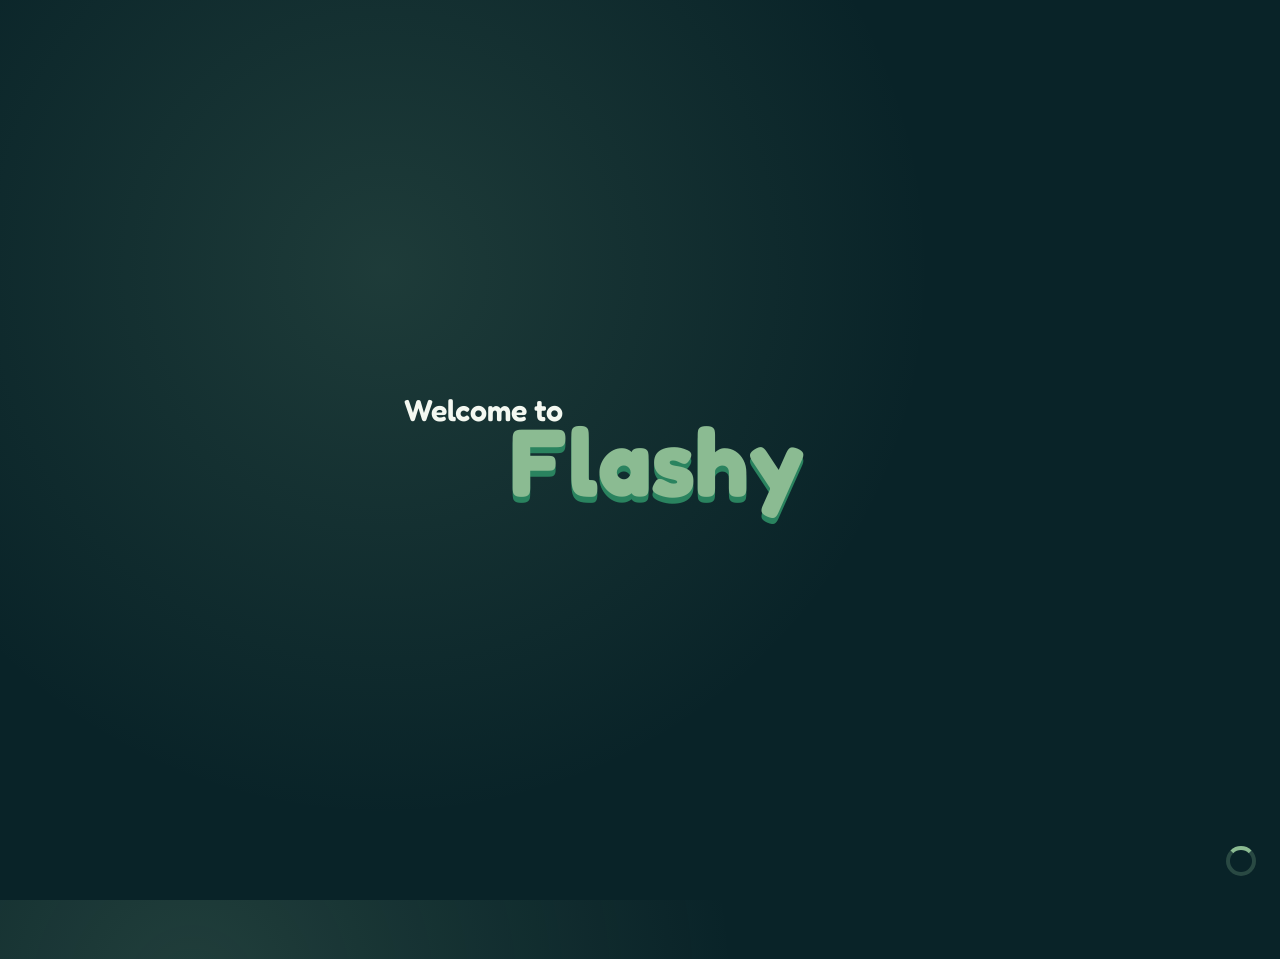
==== commit fc81dfe5: "Contact us! link at the bottom of the sign-in screen and Progress tab Co-Authored-By: Claude Opus 5." ====
--- a/index.html
+++ b/index.html
@@ -83,7 +83,7 @@
           <button type="button" class="btn ghost big" id="new-account">Make a new account</button>
           <button type="button" class="btn ghost" id="restore-login">Restore from a backup file</button>
         </div>
-        <p class="footer-links"><a href="parents.html">For parents</a> · <a href="privacy.html">Privacy</a></p>
+        <p class="footer-links"><a href="parents.html">For parents</a> · <a href="privacy.html">Privacy</a> · <a href="mailto:anders@grasherconsulting.com">Contact us!</a></p>
       </div>
     </section>
 
@@ -305,7 +305,7 @@
           </div>
         </div>
         <button class="btn ghost" id="logout-btn">Log Out</button>
-        <p class="footer-links"><a href="parents.html">For parents</a> · <a href="privacy.html">Privacy</a></p>
+        <p class="footer-links"><a href="parents.html">For parents</a> · <a href="privacy.html">Privacy</a> · <a href="mailto:anders@grasherconsulting.com">Contact us!</a></p>
       </div>
 
       <nav class="tabbar">
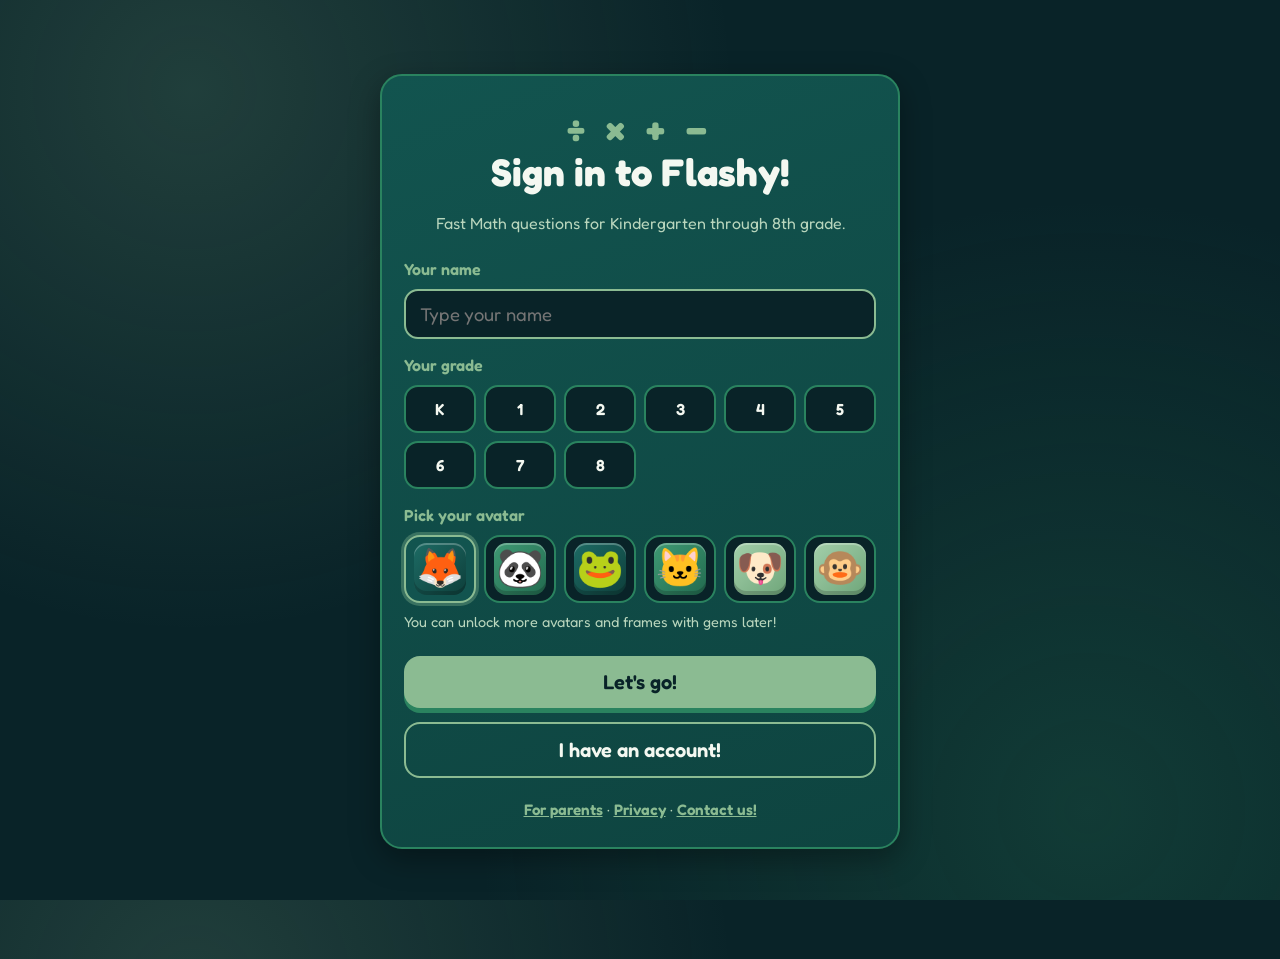
==== commit b5e78977: "Esc on the main menu asks Are you sure you want to leave? Co-Authored-By: Claude Opus 5.5 <noreply@a" ====
--- a/index.html
+++ b/index.html
@@ -33,7 +33,10 @@
 
   <!-- Top bar: gems, avatar + name + streak fire (tap to open your profile) -->
   <header id="topbar" class="topbar hidden">
-    <div class="brand">Flashy</div>
+    <div class="brand-wrap">
+      <div class="brand">Flashy</div>
+      <button class="icon-btn fs-btn hidden" id="fs-btn" aria-label="Full screen" title="Full screen (F11)"></button>
+    </div>
     <div class="topbar-right">
       <div class="pill gems" title="Gems">
         <svg viewBox="0 0 24 24" class="gem-icon" aria-hidden="true"><path d="M6 3h12l4 6-10 12L2 9z" fill="#7fe3ff"/><path d="M2 9h20L12 21z" fill="#3cb8e0"/><path d="M8 3l4 6 4-6" fill="none" stroke="#fff" stroke-opacity=".6" stroke-width="1.2"/></svg>
@@ -83,7 +86,7 @@
           <button type="button" class="btn ghost big" id="new-account">Make a new account</button>
           <button type="button" class="btn ghost" id="restore-login">Restore from a backup file</button>
         </div>
-        <p class="footer-links"><a href="parents.html">For parents</a> · <a href="privacy.html">Privacy</a> · <a href="mailto:anders@grasherconsulting.com">Contact us!</a></p>
+        <p class="footer-links"><a href="parents.html">For parents</a> · <a href="privacy.html">Privacy</a> · <a href="mailto:asherndahl@gmail.com" class="contact-link">Contact us!</a></p>
       </div>
     </section>
 
@@ -288,6 +291,10 @@
             <span>Lobby music</span>
             <button class="switch" id="music-switch" role="switch" aria-checked="true" aria-label="Lobby music"><span></span></button>
           </div>
+          <div class="setting-row hidden" id="fs-row">
+            <span>Full screen<small class="setting-help">Shortcut: F11</small></span>
+            <button class="switch" id="fs-switch" role="switch" aria-checked="false" aria-label="Full screen"><span></span></button>
+          </div>
           <div class="setting-row">
             <span>Easier-to-read font</span>
             <button class="switch" id="font-switch" role="switch" aria-checked="false" aria-label="Easier-to-read font"><span></span></button>
@@ -305,7 +312,7 @@
           </div>
         </div>
         <button class="btn ghost" id="logout-btn">Log Out</button>
-        <p class="footer-links"><a href="parents.html">For parents</a> · <a href="privacy.html">Privacy</a> · <a href="mailto:anders@grasherconsulting.com">Contact us!</a></p>
+        <p class="footer-links"><a href="parents.html">For parents</a> · <a href="privacy.html">Privacy</a> · <a href="mailto:asherndahl@gmail.com" class="contact-link">Contact us!</a></p>
       </div>
 
       <nav class="tabbar">
@@ -357,6 +364,31 @@
     </div>
   </div>
 
+  <!-- Shown after "Yes sorry" if the browser won't let the window close itself -->
+  <div class="bye hidden" id="bye">
+    <div class="bye-text">
+      <span class="bye-wave" aria-hidden="true">👋</span>
+      <strong>Bye! See you next time!</strong>
+      <button class="btn primary big" id="bye-back">Back to Flashy</button>
+    </div>
+  </div>
+
+  <!-- Contact us: type a message, Send opens the email app with it ready to go -->
+  <div class="modal hidden" id="contact-modal">
+    <div class="modal-card contact-card" role="dialog" aria-label="Contact us">
+      <button class="modal-x" id="contact-close" aria-label="Close">✕</button>
+      <h2>Contact us</h2>
+      <p class="sub">Questions, ideas, or something not working? Type your message, then pick how to send it. (With Gmail you can also type it there instead.)</p>
+      <textarea id="contact-text" rows="5" maxlength="1500" placeholder="Type your message here"></textarea>
+      <button class="btn primary big" id="contact-gmail">Send with Gmail</button>
+      <div class="contact-more">
+        <button class="btn ghost" id="contact-send">Use my email app</button>
+        <button class="btn ghost" id="contact-copy">Copy message</button>
+      </div>
+      <p class="hint">Or email <a href="mailto:asherndahl@gmail.com">asherndahl@gmail.com</a></p>
+    </div>
+  </div>
+
   <!-- Quit a course or typing test? -->
   <div class="modal hidden" id="quit-modal">
     <div class="modal-card quit-card" role="dialog" aria-label="Quit">
--- a/style.css
+++ b/style.css
@@ -32,6 +32,10 @@
 }
 
 .hidden { display: none !important; }
+
+/* hide the browser's scrollbar everywhere (pages still scroll normally) */
+html, body, * { scrollbar-width: none; }
+::-webkit-scrollbar { display: none; }
 
 /* No outline, highlight flash or text selection when tapping buttons and cards.
    Keyboard users still get a soft green ring. */
@@ -928,18 +932,19 @@
   flex: 0 1 40px; min-width: 0; height: clamp(28px, 7vw, 40px);
   display: grid; place-items: center; border-radius: 8px;
   font-weight: 700; font-size: clamp(.7rem, 2.6vw, 1rem); color: var(--night);
-  box-shadow: 0 3px 0 rgba(0, 0, 0, .35); opacity: .55;
+  box-shadow: 0 3px 0 rgba(0, 0, 0, .35); opacity: .6;
   transition: transform .15s var(--spring), opacity .15s, box-shadow .15s;
 }
 .kk-shift { flex-basis: 70px; font-size: clamp(.6rem, 2.2vw, .85rem); }
 .kk-space { flex: 0 1 280px; }
 .kk-bump { text-decoration: underline; text-underline-offset: 3px; }
 .kk.next { opacity: 1; transform: translateY(-3px) scale(1.1); box-shadow: 0 0 0 3px var(--cream), 0 0 16px rgba(255, 255, 255, .55); }
-.f-lp, .f-rp { background: #f9a8d4; }
-.f-lr, .f-rr { background: #fcd34d; }
-.f-lm, .f-rm { background: #86efac; }
-.f-li, .f-ri { background: #93c5fd; }
-.f-th { background: #d1d5db; }
+/* each finger is a different shade of Flashy green (pointer = lightest, pinky = darkest) */
+.f-li, .f-ri { background: #b7dcbc; }
+.f-lm, .f-rm { background: #8BBB92; }
+.f-lr, .f-rr { background: #5f9e78; color: var(--cream); }
+.f-lp, .f-rp { background: #2A835F; color: var(--cream); }
+.f-th { background: #1d6b64; color: var(--cream); }
 
 /* ================= Typing end screen ================= */
 .type-stats { display: flex; justify-content: center; gap: 12px; flex-wrap: wrap; }
@@ -1021,6 +1026,35 @@
 .doc-cols { columns: 2; column-gap: 32px; }
 @media (max-width: 520px) { .doc-cols { columns: 1; } }
 
+/* ================= Goodbye screen ================= */
+.bye {
+  position: fixed; inset: 0; z-index: 90; display: grid; place-items: center; padding: 16px;
+  background: radial-gradient(circle at 30% 30%, rgba(139, 187, 146, .16), transparent 50%), var(--night);
+  animation: fadeIn .4s ease;
+}
+.bye-text { display: flex; flex-direction: column; align-items: center; gap: 18px; text-align: center; }
+.bye-text strong { font-size: clamp(1.8rem, 7vw, 2.6rem); color: var(--sage); }
+.bye-wave { font-size: 3.5rem; animation: wave 1.2s ease-in-out 2; transform-origin: 70% 80%; }
+
+/* ================= Full screen button ================= */
+.brand-wrap { display: flex; align-items: center; gap: 8px; }
+.fs-btn { width: 34px; height: 34px; padding: 6px; }
+
+/* ================= Contact us popup ================= */
+.contact-card { position: relative; max-width: 460px; display: flex; flex-direction: column; gap: 12px; }
+.contact-card h2 { margin: 0; }
+.contact-card .sub { margin: 0; }
+#contact-text {
+  font: inherit; font-size: 1.05rem; resize: vertical; min-height: 120px;
+  padding: 12px 14px; border-radius: 14px; outline: none;
+  border: 2px solid var(--green); background: var(--night); color: var(--text);
+}
+#contact-text:focus { border-color: var(--sage); }
+#contact-text.nudge { animation: shake .35s; border-color: #ff9a9a; }
+.contact-card .hint a { color: var(--sage); }
+.contact-more { display: flex; gap: 10px; }
+.contact-more .btn { flex: 1; padding: 10px 8px; }
+
 /* ================= Quit popup ================= */
 .quit-card { border-color: var(--sage); }
 .quit-card h2 { margin-bottom: .3em; }
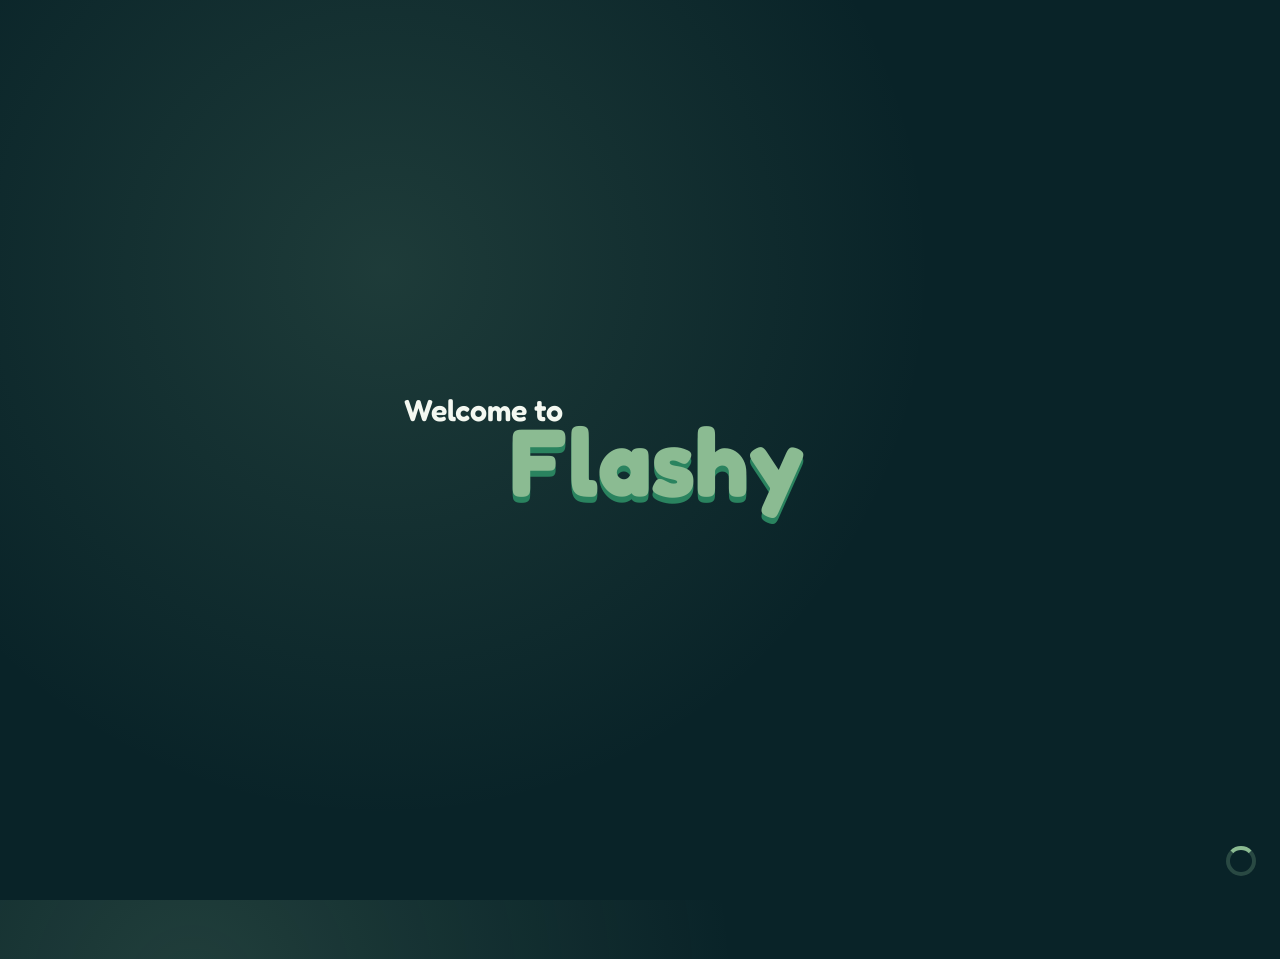
==== commit ce20420d: "Phone back button works like Esc: closes popups, asks before quitting or leaving Co-Authored-By: Cla" ====
--- a/index.html
+++ b/index.html
@@ -369,6 +369,7 @@
     <div class="bye-text">
       <span class="bye-wave" aria-hidden="true">👋</span>
       <strong>Bye! See you next time!</strong>
+      <small class="bye-sub hidden" id="bye-sub">Press back again to close Flashy.</small>
       <button class="btn primary big" id="bye-back">Back to Flashy</button>
     </div>
   </div>
--- a/style.css
+++ b/style.css
@@ -1034,6 +1034,7 @@
 }
 .bye-text { display: flex; flex-direction: column; align-items: center; gap: 18px; text-align: center; }
 .bye-text strong { font-size: clamp(1.8rem, 7vw, 2.6rem); color: var(--sage); }
+.bye-sub { color: var(--muted); font-size: 1rem; }
 .bye-wave { font-size: 3.5rem; animation: wave 1.2s ease-in-out 2; transform-origin: 70% 80%; }
 
 /* ================= Full screen button ================= */
